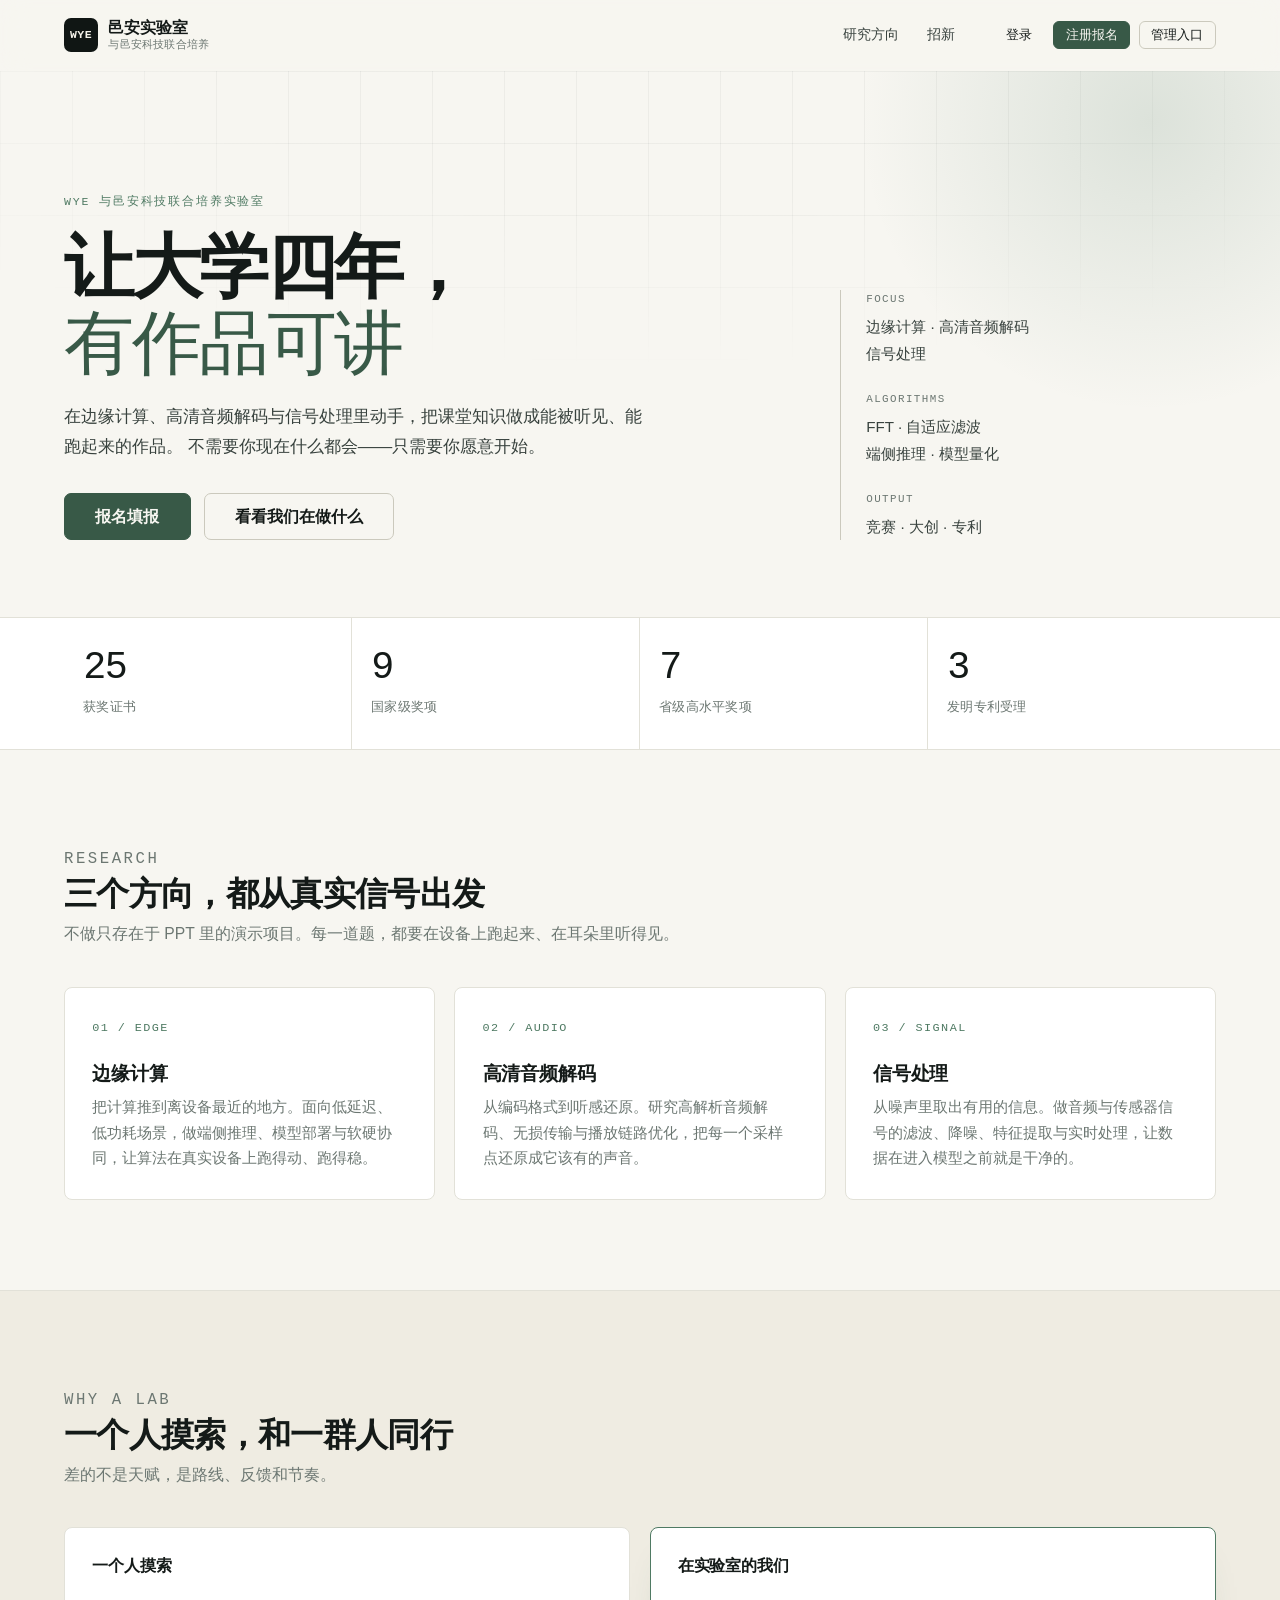
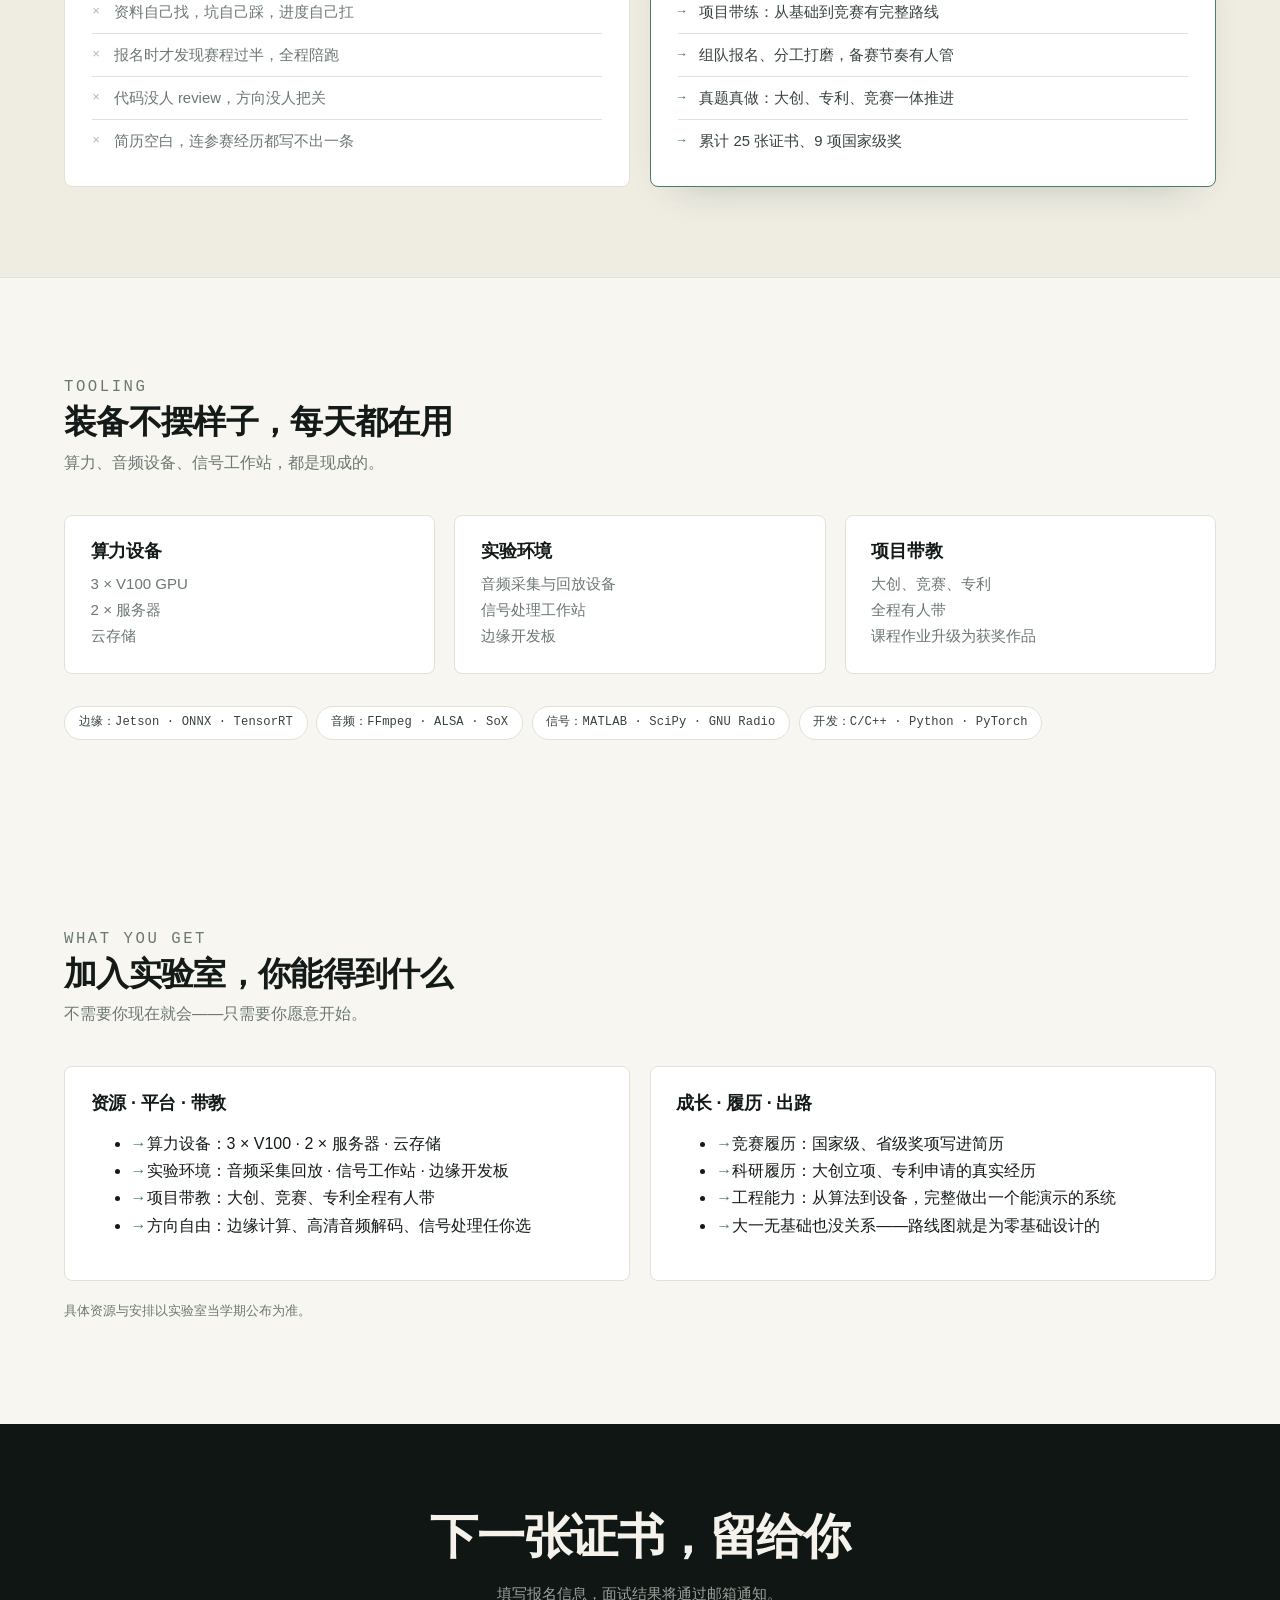
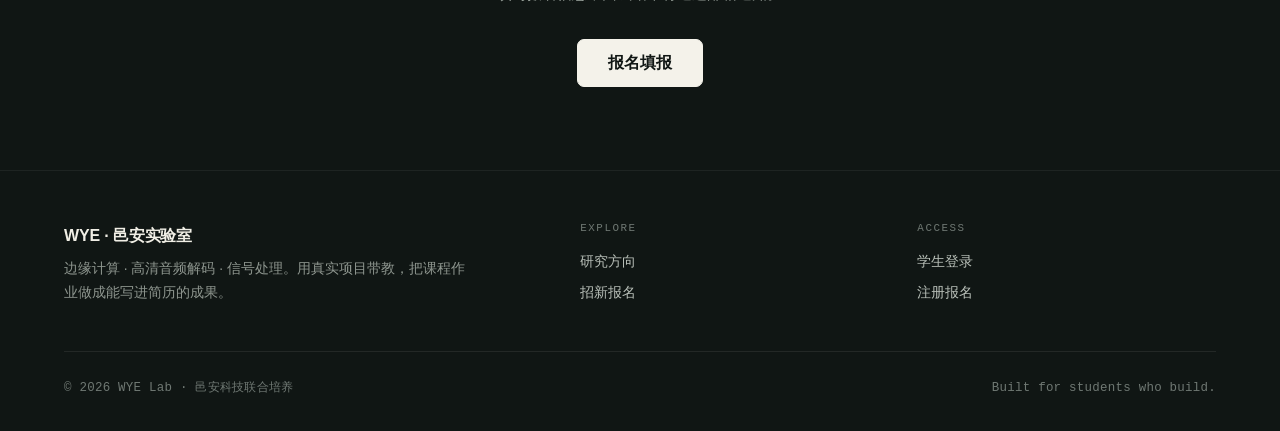
==== index.html @ dcc4f7d0 "Replace mentoring copy with algorithm keywords" ====
<!doctype html>
<html lang="zh-CN">
<head>
<meta charset="utf-8">
<meta name="viewport" content="width=device-width, initial-scale=1">
<meta name="description" content="WYE 与邑安科技联合培养实验室官网：边缘计算 · 高清音频解码 · 信号处理，成果展示与招新报名。">
<meta name="theme-color" content="#f7f6f1">
<title>WYE · 邑安实验室 — 让大学四年，有作品可讲</title>
<link rel="stylesheet" href="/static/css/style.css">
</head>
<body>
<header class="site-header" id="siteHeader">
  <div class="container nav-wrap">
    <a class="brand" href="/">
      <span class="brand-badge">WYE</span>
      <span class="brand-text">邑安实验室<small>与邑安科技联合培养</small></span>
    </a>

    <input type="checkbox" id="navToggle" class="nav-toggle" aria-label="展开导航">
    <label for="navToggle" class="nav-toggle-label" aria-hidden="true"><span></span></label>

    <nav class="nav-links">
      <a href="/#research">研究方向</a>
      <a href="/#join">招新</a>
    </nav>

    <div class="nav-actions">
      
        <a class="btn btn-ghost btn-sm" href="join.html">登录</a>
        <a class="btn btn-primary btn-sm" href="join.html">注册报名</a>
      
      
        <a class="btn btn-sm" href="/admin/login">管理入口</a>
      
    </div>
  </div>
</header>


  


<main>
<!-- 1. Hero -->
<section class="hero">
  <div class="container">
    <div class="hero-grid">
      <div>
        <p class="hero-kicker">WYE 与邑安科技联合培养实验室</p>
        <h1>让大学四年，<br><em>有作品可讲</em></h1>
        <p class="hero-sub">
          在边缘计算、高清音频解码与信号处理里动手，把课堂知识做成能被听见、能跑起来的作品。
          不需要你现在什么都会——只需要你愿意开始。
        </p>
        <div class="hero-actions">
          <a class="btn btn-primary btn-lg" href="join.html">报名填报</a>
          <a class="btn btn-lg" href="#research">看看我们在做什么</a>
        </div>
      </div>
      <aside class="hero-aside">
        <div>
          <span class="k">Focus</span>
          <span class="v">边缘计算 · 高清音频解码<br>信号处理</span>
        </div>
        <div>
          <span class="k">Algorithms</span>
          <span class="v">FFT · 自适应滤波<br>端侧推理 · 模型量化</span>
        </div>
        <div>
          <span class="k">Output</span>
          <span class="v">竞赛 · 大创 · 专利</span>
        </div>
      </aside>
    </div>
  </div>
</section>

<!-- 2. 战绩统计 -->
<section class="stats">
  <div class="container stats-grid">
    <div class="stat"><strong>25</strong><span>获奖证书</span></div>
    <div class="stat"><strong>9</strong><span>国家级奖项</span></div>
    <div class="stat"><strong>7</strong><span>省级高水平奖项</span></div>
    <div class="stat"><strong>3</strong><span>发明专利受理</span></div>
  </div>
</section>

<!-- 3. 研究方向 -->
<section class="section" id="research">
  <div class="container">
    <div class="section-head reveal">
      <div>
        <p class="eyebrow">Research</p>
        <h2>三个方向，都从真实信号出发</h2>
        <p>不做只存在于 PPT 里的演示项目。每一道题，都要在设备上跑起来、在耳朵里听得见。</p>
      </div>
    </div>
    <div class="grid-3">
      <article class="dir-card reveal">
        <span class="num">01 / EDGE</span>
        <h3>边缘计算</h3>
        <p>把计算推到离设备最近的地方。面向低延迟、低功耗场景，做端侧推理、模型部署与软硬协同，让算法在真实设备上跑得动、跑得稳。</p>
      </article>
      <article class="dir-card reveal">
        <span class="num">02 / AUDIO</span>
        <h3>高清音频解码</h3>
        <p>从编码格式到听感还原。研究高解析音频解码、无损传输与播放链路优化，把每一个采样点还原成它该有的声音。</p>
      </article>
      <article class="dir-card reveal">
        <span class="num">03 / SIGNAL</span>
        <h3>信号处理</h3>
        <p>从噪声里取出有用的信息。做音频与传感器信号的滤波、降噪、特征提取与实时处理，让数据在进入模型之前就是干净的。</p>
      </article>
    </div>
  </div>
</section>

<!-- 4. 实验室是什么 -->
<section class="section alt">
  <div class="container">
    <div class="section-head reveal">
      <div>
        <p class="eyebrow">Why a Lab</p>
        <h2>一个人摸索，和一群人同行</h2>
        <p>差的不是天赋，是路线、反馈和节奏。</p>
      </div>
    </div>
    <div class="grid-2">
      <div class="card compare reveal">
        <h3>一个人摸索</h3>
        <ul class="bad-list">
          <li>资料自己找，坑自己踩，进度自己扛</li>
          <li>报名时才发现赛程过半，全程陪跑</li>
          <li>代码没人 review，方向没人把关</li>
          <li>简历空白，连参赛经历都写不出一条</li>
        </ul>
      </div>
      <div class="card compare highlight reveal">
        <h3>在实验室的我们</h3>
        <ul class="good-list">
          <li>项目带练：从基础到竞赛有完整路线</li>
          <li>组队报名、分工打磨，备赛节奏有人管</li>
          <li>真题真做：大创、专利、竞赛一体推进</li>
          <li>累计 25 张证书、9 项国家级奖</li>
        </ul>
      </div>
    </div>
  </div>
</section>

<!-- 5. 算力与设备 -->
<section class="section">
  <div class="container">
    <div class="section-head reveal">
      <div>
        <p class="eyebrow">Tooling</p>
        <h2>装备不摆样子，每天都在用</h2>
        <p>算力、音频设备、信号工作站，都是现成的。</p>
      </div>
    </div>
    <div class="grid-3">
      <div class="card reveal">
        <h3>算力设备</h3>
        <p>3 × V100 GPU<br>2 × 服务器<br>云存储</p>
      </div>
      <div class="card reveal">
        <h3>实验环境</h3>
        <p>音频采集与回放设备<br>信号处理工作站<br>边缘开发板</p>
      </div>
      <div class="card reveal">
        <h3>项目带教</h3>
        <p>大创、竞赛、专利<br>全程有人带<br>课程作业升级为获奖作品</p>
      </div>
    </div>
    <div class="tech-stack reveal">
      <span class="chip">边缘：Jetson · ONNX · TensorRT</span>
      <span class="chip">音频：FFmpeg · ALSA · SoX</span>
      <span class="chip">信号：MATLAB · SciPy · GNU Radio</span>
      <span class="chip">开发：C/C++ · Python · PyTorch</span>
    </div>
  </div>
</section>

<!-- 7. 新人权益 -->
<section class="section">
  <div class="container">
    <div class="section-head reveal">
      <div>
        <p class="eyebrow">What You Get</p>
        <h2>加入实验室，你能得到什么</h2>
        <p>不需要你现在就会——只需要你愿意开始。</p>
      </div>
    </div>
    <div class="grid-2">
      <div class="card reveal">
        <h3>资源 · 平台 · 带教</h3>
        <ul class="good-list">
          <li>算力设备：3 × V100 · 2 × 服务器 · 云存储</li>
          <li>实验环境：音频采集回放 · 信号工作站 · 边缘开发板</li>
          <li>项目带教：大创、竞赛、专利全程有人带</li>
          <li>方向自由：边缘计算、高清音频解码、信号处理任你选</li>
        </ul>
      </div>
      <div class="card reveal">
        <h3>成长 · 履历 · 出路</h3>
        <ul class="good-list">
          <li>竞赛履历：国家级、省级奖项写进简历</li>
          <li>科研履历：大创立项、专利申请的真实经历</li>
          <li>工程能力：从算法到设备，完整做出一个能演示的系统</li>
          <li>大一无基础也没关系——路线图就是为零基础设计的</li>
        </ul>
      </div>
    </div>
    <p class="fine-print muted reveal" style="font-size:.8rem;margin-top:1.2rem;">具体资源与安排以实验室当学期公布为准。</p>
  </div>
</section>

<!-- 8. 报名 CTA -->
<section class="cta-band" id="join">
  <div class="container">
    <h2>下一张证书，留给你</h2>
    <p>
      填写报名信息，面试结果将通过邮箱通知。
    </p>
    <a class="btn btn-primary btn-lg" href="join.html">报名填报</a>
  </div>
</section>

<!-- 证书大图弹窗（仅管理员） -->

</main>

<footer class="site-footer">
  <div class="container">
    <div class="footer-grid">
      <div>
        <p class="footer-brand">WYE · 邑安实验室</p>
        <p class="footer-desc">边缘计算 · 高清音频解码 · 信号处理。用真实项目带教，把课程作业做成能写进简历的成果。</p>
      </div>
      <div class="footer-col">
        <h4>Explore</h4>
        <a href="/#research">研究方向</a>
        <a href="/#join">招新报名</a>
      </div>
      <div class="footer-col">
        <h4>Access</h4>
        
        <a href="join.html">学生登录</a>
        <a href="join.html">注册报名</a>
        
        
      </div>
    </div>
    <div class="footer-bottom">
      <span>© 2026 WYE Lab · 邑安科技联合培养</span>
      <span>Built for students who build.</span>
    </div>
  </div>
</footer>

<script src="/static/js/main.js"></script>

</body>
</html>
---- static/css/style.css ----
/* ==========================================================================
   WYE · 邑安实验室 官网样式
   设计基底：abrol lab template (MIT) 的配色体系
   版式参考：MIT Media Lab / Linear 的编辑式排版与克制留白
   ========================================================================== */

:root {
  /* 色彩 */
  --bg: #f7f6f1;
  --surface: #ffffff;
  --wash: #efece2;
  --dark: #101614;

  --ink: #141a18;
  --ink-2: #38423e;
  --muted: #6c7772;
  --line: #e2e1d8;
  --line-strong: #cbc9bd;

  --accent: #4f7a63;
  --accent-dark: #385947;
  --accent-wash: #e8eee9;
  --sand: #c2a68c;

  --danger: #b4472f;

  /* 兼容旧变量（后台模板仍在使用） */
  --primary: var(--accent);
  --primary-dark: var(--accent-dark);
  --card: var(--surface);
  --border: var(--line);
  --radius: 8px;
  --shadow: 0 1px 2px rgba(20, 26, 24, .04);

  /* 字体 */
  --sans: "Inter", -apple-system, BlinkMacSystemFont, "Segoe UI",
          "PingFang SC", "HarmonyOS Sans SC", "Microsoft YaHei", sans-serif;
  --serif: "Iowan Old Style", "Palatino Linotype", "Songti SC",
           "Noto Serif SC", Georgia, serif;
  --mono: "SF Mono", "JetBrains Mono", "Cascadia Mono", Consolas, monospace;
}

* { box-sizing: border-box; }
html { -webkit-text-size-adjust: 100%; scroll-behavior: smooth; }

body {
  margin: 0;
  font-family: var(--sans);
  font-size: 16px;
  color: var(--ink);
  background: var(--bg);
  line-height: 1.7;
  -webkit-font-smoothing: antialiased;
  text-rendering: optimizeLegibility;
}

img { max-width: 100%; display: block; }
a { color: var(--accent-dark); text-decoration: none; transition: color .2s; }
a:hover { color: var(--accent); }

h1, h2, h3, h4 {
  margin: 0 0 .5em;
  line-height: 1.24;
  font-weight: 650;
  letter-spacing: -.02em;
  color: var(--ink);
}
h1 { font-size: clamp(2.3rem, 5.2vw, 3.9rem); }
h2 { font-size: clamp(1.55rem, 2.6vw, 2.1rem); }
h3 { font-size: 1.12rem; letter-spacing: -.01em; }
p { margin: 0 0 1em; }

.container { width: min(1180px, 90%); margin: 0 auto; }
.container.narrow { width: min(760px, 90%); }
.container.narrow-narrow { width: min(420px, 92%); }
.container.wide { width: min(1400px, 94%); }
.center { text-align: center; }
.muted { color: var(--muted); }
.small { font-size: .84rem; }
.empty { text-align: center; color: var(--muted); padding: 3rem 0; }
.inline { display: inline; }

/* 小标签：等宽大写，字距拉开 */
.eyebrow,
.hero-kicker {
  display: inline-block;
  font-family: var(--mono);
  font-size: .72rem;
  letter-spacing: .16em;
  text-transform: uppercase;
  color: var(--accent);
  margin: 0 0 1.1rem;
}

/* 章节标题 */
.section-head {
  display: flex;
  align-items: flex-end;
  justify-content: space-between;
  gap: 1.5rem;
  margin-bottom: 2.4rem;
  flex-wrap: wrap;
}
.section-head h2 { margin: 0; }
.section-head p { margin: .45rem 0 0; color: var(--muted); font-size: .98rem; }
.section-head .more { font-size: .88rem; white-space: nowrap; }

/* ==========================================================================
   顶部导航
   ========================================================================== */
.site-header {
  position: sticky;
  top: 0;
  z-index: 60;
  background: rgba(247, 246, 241, .82);
  backdrop-filter: saturate(160%) blur(14px);
  -webkit-backdrop-filter: saturate(160%) blur(14px);
  border-bottom: 1px solid transparent;
  transition: border-color .25s, background .25s;
}
.site-header.is-scrolled {
  border-bottom-color: var(--line);
  background: rgba(247, 246, 241, .94);
}
.nav-wrap {
  display: flex;
  align-items: center;
  justify-content: space-between;
  gap: 1.2rem;
  min-height: 70px;
}
.brand { display: flex; align-items: center; gap: .65rem; color: var(--ink); }
.brand:hover { color: var(--ink); }
.brand-badge {
  display: grid;
  place-items: center;
  width: 34px; height: 34px;
  border-radius: 7px;
  background: var(--dark);
  color: #f4f2ea;
  font-family: var(--mono);
  font-size: .72rem;
  font-weight: 600;
  letter-spacing: .04em;
}
.brand-text {
  display: flex;
  flex-direction: column;
  line-height: 1.18;
  font-weight: 650;
  font-size: .98rem;
  letter-spacing: -.01em;
}
.brand-text small {
  font-weight: 400;
  font-size: .68rem;
  color: var(--muted);
  letter-spacing: .02em;
}

.nav-links {
  display: flex;
  align-items: center;
  gap: 1.7rem;
  margin-left: auto;
  margin-right: 1.2rem;
}
.nav-links a {
  font-size: .86rem;
  color: var(--ink-2);
  letter-spacing: .01em;
  position: relative;
  padding: .2rem 0;
}
.nav-links a::after {
  content: "";
  position: absolute;
  left: 0; bottom: -2px;
  width: 0; height: 1px;
  background: var(--accent);
  transition: width .25s ease;
}
.nav-links a:hover::after { width: 100%; }

.nav-actions { display: flex; align-items: center; gap: .55rem; }

/* 移动端菜单（纯 CSS，无脚本依赖） */
.nav-toggle { display: none; }
.nav-toggle-label {
  display: none;
  width: 38px; height: 38px;
  border: 1px solid var(--line-strong);
  border-radius: 7px;
  cursor: pointer;
  position: relative;
  background: var(--surface);
}
.nav-toggle-label span,
.nav-toggle-label span::before,
.nav-toggle-label span::after {
  position: absolute;
  left: 50%; top: 50%;
  width: 16px; height: 1.5px;
  background: var(--ink);
  transform: translate(-50%, -50%);
  content: "";
  transition: .2s;
}
.nav-toggle-label span::before { transform: translate(-50%, -5px); }
.nav-toggle-label span::after { transform: translate(-50%, 4px); }

/* ==========================================================================
   按钮
   ========================================================================== */
.btn {
  display: inline-flex;
  align-items: center;
  justify-content: center;
  gap: .4rem;
  border: 1px solid var(--line-strong);
  background: transparent;
  color: var(--ink);
  border-radius: 7px;
  padding: .58rem 1.15rem;
  font-size: .9rem;
  font-family: inherit;
  line-height: 1.2;
  cursor: pointer;
  transition: background .2s, border-color .2s, color .2s, transform .2s;
}
.btn:hover {
  border-color: var(--ink-2);
  background: rgba(255, 255, 255, .6);
  color: var(--ink);
}
.btn-primary {
  background: var(--accent-dark);
  border-color: var(--accent-dark);
  color: #f7f6f1;
}
.btn-primary:hover {
  background: #2c4638;
  border-color: #2c4638;
  color: #fff;
  transform: translateY(-1px);
}
.btn-ghost { border-color: transparent; background: transparent; }
.btn-danger { color: var(--danger); border-color: #e6c9c1; }
.btn-danger:hover { background: #fbf1ee; border-color: #d9b3a9; color: var(--danger); }
.btn-block { width: 100%; }
.btn-sm { padding: .34rem .72rem; font-size: .8rem; border-radius: 6px; }
.btn-lg { padding: .82rem 1.9rem; font-size: 1rem; font-weight: 600; }

/* ==========================================================================
   Hero
   ========================================================================== */
.hero {
  position: relative;
  padding: clamp(4.2rem, 9vw, 7.5rem) 0 clamp(3.2rem, 6vw, 5rem);
  overflow: hidden;
  border-bottom: 1px solid var(--line);
}
.hero::before {
  content: "";
  position: absolute;
  inset: 0;
  background-image:
    linear-gradient(to right, rgba(20, 26, 24, .045) 1px, transparent 1px),
    linear-gradient(to bottom, rgba(20, 26, 24, .045) 1px, transparent 1px);
  background-size: 72px 72px;
  mask-image: radial-gradient(ellipse 90% 70% at 50% 0%, #000 35%, transparent 78%);
  -webkit-mask-image: radial-gradient(ellipse 90% 70% at 50% 0%, #000 35%, transparent 78%);
  pointer-events: none;
}
.hero::after {
  content: "";
  position: absolute;
  width: 620px; height: 620px;
  right: -180px; top: -260px;
  background: radial-gradient(circle, rgba(79, 122, 99, .16), transparent 66%);
  pointer-events: none;
}
.hero .container { position: relative; z-index: 1; }
.hero-grid {
  display: grid;
  grid-template-columns: minmax(0, 1.45fr) minmax(0, .75fr);
  gap: 3rem;
  align-items: end;
}
.hero h1 {
  margin: 0 0 1.2rem;
  font-size: clamp(2.5rem, 5.6vw, 4.4rem);
  letter-spacing: -.035em;
  line-height: 1.08;
}
.hero h1 em {
  font-family: var(--serif);
  font-style: normal;
  font-weight: 400;
  color: var(--accent-dark);
}
.hero-sub {
  max-width: 34em;
  color: var(--ink-2);
  font-size: clamp(1rem, 1.35vw, 1.12rem);
  line-height: 1.75;
  margin: 0 0 2rem;
}
.hero-actions { display: flex; gap: .8rem; flex-wrap: wrap; align-items: center; }
.hero-aside {
  border-left: 1px solid var(--line-strong);
  padding-left: 1.6rem;
  display: flex;
  flex-direction: column;
  gap: 1.4rem;
}
.hero-aside .k {
  display: block;
  font-family: var(--mono);
  font-size: .68rem;
  letter-spacing: .13em;
  text-transform: uppercase;
  color: var(--muted);
  margin-bottom: .3rem;
}
.hero-aside .v { font-size: .95rem; color: var(--ink-2); line-height: 1.55; }
.hero-aside strong { color: var(--ink); font-weight: 650; }

/* ==========================================================================
   统计条
   ========================================================================== */
.stats { background: var(--surface); border-bottom: 1px solid var(--line); }
.stats-grid { display: grid; grid-template-columns: repeat(4, 1fr); }
.stat {
  padding: 1.9rem 1.2rem;
  border-right: 1px solid var(--line);
}
.stat:last-child { border-right: none; }
.stat strong {
  display: block;
  font-family: var(--mono);
  font-size: clamp(1.9rem, 3vw, 2.5rem);
  font-weight: 500;
  letter-spacing: -.04em;
  color: var(--ink);
  line-height: 1;
}
.stat span {
  display: block;
  margin-top: .55rem;
  font-size: .82rem;
  color: var(--muted);
  letter-spacing: .02em;
}

/* ==========================================================================
   区块与卡片
   ========================================================================== */
.section { padding: clamp(3.6rem, 7vw, 6.2rem) 0; }
.section.alt { background: var(--wash); border-top: 1px solid var(--line); border-bottom: 1px solid var(--line); }
.section.dark { background: var(--dark); color: #e9e6dc; }
.section.dark h2, .section.dark h3 { color: #f4f2ea; }
.section.dark p { color: #a9b0a9; }

.grid-2 { display: grid; grid-template-columns: repeat(2, minmax(0, 1fr)); gap: 1.2rem; }
.grid-3 { display: grid; grid-template-columns: repeat(3, minmax(0, 1fr)); gap: 1.2rem; }

.card {
  background: var(--surface);
  border: 1px solid var(--line);
  border-radius: var(--radius);
  padding: 1.55rem 1.6rem;
  transition: border-color .22s, transform .22s, box-shadow .22s;
}
.card:hover {
  border-color: var(--line-strong);
  box-shadow: 0 10px 30px -18px rgba(20, 26, 24, .28);
}
.card h3 { margin-bottom: .55rem; }
.card p { margin: 0; color: var(--muted); font-size: .94rem; line-height: 1.7; }

/* 编号卡片（研究方向） */
.dir-card {
  position: relative;
  background: var(--surface);
  border: 1px solid var(--line);
  border-radius: var(--radius);
  padding: 1.9rem 1.7rem 1.7rem;
  overflow: hidden;
  transition: transform .25s, border-color .25s;
}
.dir-card::before {
  content: "";
  position: absolute;
  left: 0; top: 0;
  width: 100%; height: 2px;
  background: var(--accent);
  transform: scaleX(0);
  transform-origin: left;
  transition: transform .35s ease;
}
.dir-card:hover { transform: translateY(-3px); border-color: var(--line-strong); }
.dir-card:hover::before { transform: scaleX(1); }
.dir-card .num {
  display: block;
  font-family: var(--mono);
  font-size: .74rem;
  color: var(--accent);
  letter-spacing: .12em;
  margin-bottom: 1.5rem;
}
.dir-card h3 { font-size: 1.18rem; margin-bottom: .6rem; }
.dir-card p { margin: 0; color: var(--muted); font-size: .93rem; line-height: 1.72; }

/* 对比列表 */
.compare { padding: 1.7rem 1.7rem 1.5rem; }
.compare h3 { font-size: 1rem; margin-bottom: 1rem; }
.compare ul { margin: 0; padding: 0; list-style: none; }
.compare ul li {
  position: relative;
  padding: .52rem 0 .52rem 1.35rem;
  color: var(--muted);
  font-size: .93rem;
  border-bottom: 1px solid var(--line);
}
.compare ul li:last-child { border-bottom: none; }
.compare ul li::before {
  position: absolute;
  left: 0; top: .62rem;
  font-family: var(--mono);
  font-size: .8rem;
}
.bad-list li::before { content: "×"; color: #b9b4a5; }
.good-list li::before { content: "→"; color: var(--accent); }
.compare.highlight {
  background: var(--surface);
  border-color: var(--accent);
  box-shadow: 0 18px 40px -28px rgba(56, 89, 71, .45);
}
.compare.highlight ul li { color: var(--ink-2); }

/* 技术栈 chips */
.tech-stack { display: flex; flex-wrap: wrap; gap: .55rem; margin-top: 2rem; }
.chip {
  font-family: var(--mono);
  font-size: .76rem;
  letter-spacing: .01em;
  color: var(--ink-2);
  background: var(--surface);
  border: 1px solid var(--line);
  border-radius: 999px;
  padding: .34rem .85rem;
}

/* ==========================================================================
   荣誉滚动墙
   ========================================================================== */
.admin-note {
  font-size: .86rem;
  color: var(--accent-dark);
  margin: -.8rem 0 1.4rem;
}
.marquee {
  overflow: hidden;
  padding: .4rem 0;
  mask-image: linear-gradient(to right, transparent, #000 4%, #000 96%, transparent);
  -webkit-mask-image: linear-gradient(to right, transparent, #000 4%, #000 96%, transparent);
}
.marquee-track {
  display: flex;
  gap: 1rem;
  width: max-content;
  animation: marquee-scroll 60s linear infinite;
}
.marquee.reverse .marquee-track { animation-direction: reverse; }
.marquee:hover .marquee-track { animation-play-state: paused; }
@keyframes marquee-scroll {
  from { transform: translateX(0); }
  to { transform: translateX(-50%); }
}
.h-card {
  width: 208px;
  flex-shrink: 0;
  background: var(--surface);
  border: 1px solid var(--line);
  border-radius: 7px;
  overflow: hidden;
  transition: border-color .2s, transform .2s;
}
.h-card:hover { border-color: var(--line-strong); transform: translateY(-2px); }
.h-card.clickable { cursor: zoom-in; }
.h-card.clickable:hover { border-color: var(--accent); }
.h-thumb { aspect-ratio: 4 / 3; background: var(--wash); overflow: hidden; }
.h-thumb img { width: 100%; height: 100%; object-fit: cover; }
.h-thumb-blank {
  width: 100%; height: 100%;
  display: flex; align-items: center; justify-content: center;
  background: linear-gradient(135deg, #f2efe6 0%, #e6e2d5 100%);
  color: #a7a294;
  font-family: var(--mono);
  font-size: .68rem;
  letter-spacing: .22em;
}
.h-info { padding: .7rem .75rem .8rem; display: flex; flex-direction: column; gap: .3rem; }
.h-comp {
  margin: 0;
  font-size: .8rem;
  color: var(--ink-2);
  white-space: nowrap;
  overflow: hidden;
  text-overflow: ellipsis;
}
.h-date { margin: 0; font-size: .72rem; color: var(--muted); font-family: var(--mono); }

/* 徽章 */
.badge {
  display: inline-block;
  width: fit-content;
  font-size: .7rem;
  font-weight: 600;
  letter-spacing: .02em;
  border-radius: 999px;
  padding: .16rem .6rem;
}
.lv-国家级 { background: #f6e3dc; color: #9c3f28; }
.lv-省级 { background: var(--accent-wash); color: var(--accent-dark); }
.lv-校级 { background: #eceade; color: #6b6555; }
.lv-专利 { background: #e8e3ef; color: #5c4a78; }
.st-进行中 { background: var(--accent-wash); color: var(--accent-dark); }
.st-已立项 { background: #e3eee6; color: #2f6247; }
.st-已结题 { background: #eceade; color: #6b6555; }
.st-reg-待处理 { background: #f7efd8; color: #8a6a1f; }
.st-reg-已通过 { background: #e3eee6; color: #2f6247; }
.st-reg-未通过 { background: #f6e3dc; color: #9c3f28; }
.st-reg-已发二面通知 { background: var(--accent-wash); color: var(--accent-dark); }

/* ==========================================================================
   Lightbox
   ========================================================================== */
.lightbox {
  position: fixed; inset: 0; z-index: 120;
  background: rgba(16, 22, 20, .86);
  display: flex; align-items: center; justify-content: center;
  padding: 1.2rem;
  backdrop-filter: blur(6px);
}
.lightbox[hidden] { display: none; }
.lightbox-body {
  position: relative;
  background: var(--surface);
  border-radius: 10px;
  max-width: min(920px, 96vw);
  max-height: 94vh;
  overflow: auto;
  padding: 1rem;
}
.lightbox-close {
  position: absolute; top: .4rem; right: .6rem;
  font-size: 1.7rem; line-height: 1;
  background: none; border: none; cursor: pointer; color: var(--muted);
}
.lightbox-close:hover { color: var(--ink); }
.lightbox-img img {
  max-height: 62vh; width: auto; max-width: 100%;
  margin: 0 auto; border: 1px solid var(--line); border-radius: 4px;
}
.lightbox-info { padding: .9rem .4rem .2rem; }
.lightbox-info h3 { margin: 0 0 .35rem; font-size: 1.05rem; }
.lightbox-info p { margin: .16rem 0; font-size: .9rem; }

/* ==========================================================================
   CTA 深色区
   ========================================================================== */
.cta-band {
  background: var(--dark);
  color: #e9e6dc;
  padding: clamp(3.4rem, 6.5vw, 5.6rem) 0;
  text-align: center;
}
.cta-band h2 {
  color: #f4f2ea;
  font-size: clamp(1.9rem, 4vw, 3rem);
  letter-spacing: -.03em;
  margin-bottom: .9rem;
}
.cta-band p { color: #9aa39c; max-width: 40em; margin: 0 auto 2rem; font-size: .96rem; }
.cta-band .btn-primary { background: #f4f2ea; border-color: #f4f2ea; color: var(--dark); }
.cta-band .btn-primary:hover { background: #fff; border-color: #fff; color: var(--dark); }

/* ==========================================================================
   页脚
   ========================================================================== */
.site-footer {
  background: var(--dark);
  color: #8e968f;
  padding: 3.2rem 0 2rem;
  border-top: 1px solid rgba(255, 255, 255, .06);
}
.footer-grid {
  display: grid;
  grid-template-columns: 1.6fr 1fr 1fr;
  gap: 2.4rem;
  padding-bottom: 2.4rem;
  border-bottom: 1px solid rgba(255, 255, 255, .08);
}
.footer-brand { color: #f0eee5; font-weight: 650; font-size: 1rem; margin: 0 0 .5rem; letter-spacing: -.01em; }
.footer-desc { font-size: .86rem; line-height: 1.75; margin: 0; max-width: 30em; }
.footer-col h4 {
  font-family: var(--mono);
  font-size: .68rem;
  letter-spacing: .14em;
  text-transform: uppercase;
  color: #6f7873;
  margin: 0 0 .9rem;
  font-weight: 500;
}
.footer-col a, .footer-col span { display: block; font-size: .87rem; color: #b9c0b9; margin-bottom: .5rem; }
.footer-col a:hover { color: #f0eee5; }
.footer-bottom {
  display: flex; justify-content: space-between; gap: 1rem;
  padding-top: 1.6rem; font-size: .78rem; color: #6f7873;
  flex-wrap: wrap;
  font-family: var(--mono);
  letter-spacing: .02em;
}

/* ==========================================================================
   页头（内页）
   ========================================================================== */
.page-head {
  padding: clamp(2.8rem, 6vw, 4.6rem) 0 clamp(2rem, 3.5vw, 2.8rem);
  border-bottom: 1px solid var(--line);
  background: var(--surface);
}
.page-head h1 { margin: 0 0 .5rem; font-size: clamp(2rem, 4.2vw, 3rem); }
.page-head p { margin: 0; color: var(--muted); }
.deadline-tip { margin-top: .9rem !important; font-size: .9rem; }
.deadline-tip strong { color: var(--accent-dark); font-family: var(--mono); font-weight: 500; }

/* ==========================================================================
   表单
   ========================================================================== */
.form-row { margin-bottom: 1.15rem; }
.form-row label {
  display: block;
  font-size: .86rem;
  font-weight: 600;
  color: var(--ink-2);
  margin-bottom: .42rem;
  letter-spacing: .01em;
}
.form-row label em { color: var(--danger); font-style: normal; }
.form-row input[type="text"], .form-row input[type="tel"], .form-row input[type="email"],
.form-row input[type="password"], .form-row input[type="search"], .form-row input[type="date"],
.form-row input[type="file"], .form-row select, .form-row textarea {
  width: 100%;
  padding: .62rem .8rem;
  border: 1px solid var(--line-strong);
  border-radius: 7px;
  font-size: .94rem;
  font-family: inherit;
  background: var(--surface);
  color: var(--ink);
  transition: border-color .18s, box-shadow .18s;
}
.form-row input:focus, .form-row select:focus, .form-row textarea:focus {
  outline: none;
  border-color: var(--accent);
  box-shadow: 0 0 0 3px rgba(79, 122, 99, .13);
}
.form-row textarea { resize: vertical; min-height: 120px; }
.two-col { display: grid; grid-template-columns: 1fr 1fr; gap: 1.1rem; }
.code-row { display: flex; gap: .6rem; }
.code-row input { flex: 1; min-width: 0; }
.code-row .btn { flex-shrink: 0; white-space: nowrap; }
.hint { font-size: .78rem; margin: .4rem 0 0; color: var(--muted); line-height: 1.6; }
.check-row label { display: flex; align-items: center; gap: .5rem; font-weight: 400; }
.check-row input { width: auto; }
.form-panel {
  background: var(--surface);
  border: 1px solid var(--line);
  border-radius: 10px;
  padding: 2rem 1.8rem 1.8rem;
}
.panel-title { font-size: 1.2rem; text-align: center; }
.form-preview { max-width: 260px; border: 1px solid var(--line); border-radius: 7px; margin-top: .5rem; }
.form-actions { display: flex; gap: .7rem; margin-top: 1.4rem; }
.form-actions.center { justify-content: center; }

/* 表单分组（招新页） */
.form-section {
  border: none;
  border-top: 1px solid var(--line);
  margin: 0 0 .4rem;
  padding: 1.9rem 0 .6rem;
}
.form-section:first-of-type { border-top: none; padding-top: .4rem; }
.form-section > legend {
  display: flex;
  align-items: baseline;
  gap: .7rem;
  font-size: 1rem;
  font-weight: 650;
  color: var(--ink);
  margin-bottom: 1.2rem;
  padding: 0;
  letter-spacing: -.01em;
}
.form-section > legend .idx {
  font-family: var(--mono);
  font-size: .72rem;
  color: var(--accent);
  letter-spacing: .1em;
}
.form-section > legend em { color: var(--danger); font-style: normal; font-size: .8rem; font-weight: 500; }

/* 上传位 */
.upload-slot {
  border: 1px dashed var(--line-strong);
  border-radius: 8px;
  padding: 1rem 1.1rem .9rem;
  background: rgba(255, 255, 255, .5);
  transition: border-color .2s, background .2s;
}
.upload-slot:hover { border-color: var(--accent); background: var(--surface); }
.upload-slot label { margin-bottom: .45rem; }
.upload-slot input[type="file"] {
  border: none;
  padding: .2rem 0;
  background: transparent;
  font-size: .84rem;
}
.upload-slot input[type="file"]::file-selector-button {
  font-family: inherit;
  font-size: .8rem;
  border: 1px solid var(--line-strong);
  background: var(--surface);
  color: var(--ink-2);
  border-radius: 5px;
  padding: .3rem .7rem;
  margin-right: .6rem;
  cursor: pointer;
  transition: .2s;
}
.upload-slot input[type="file"]::file-selector-button:hover { border-color: var(--accent); color: var(--accent-dark); }
.shots-fieldset { border: none; margin: 0; padding: 0; }
.shots-fieldset > legend { padding: 0; }

/* 问卷选项（招新页方向分流） */
.choice-group { display: flex; flex-direction: column; gap: .55rem; }
.choice {
  display: flex;
  align-items: flex-start;
  gap: .65rem;
  margin: 0;
  padding: .8rem .95rem;
  border: 1px solid var(--line-strong);
  border-radius: 8px;
  background: var(--surface);
  cursor: pointer;
  font-weight: 400;
  transition: border-color .18s, background .18s, box-shadow .18s;
}
.choice:hover { border-color: var(--accent); }
.choice:has(input:checked) {
  border-color: var(--accent);
  background: var(--accent-wash);
  box-shadow: 0 0 0 3px rgba(79, 122, 99, .08);
}
.choice input[type="radio"] {
  width: 15px; height: 15px;
  margin: .28rem 0 0;
  accent-color: var(--accent);
  flex-shrink: 0;
}
.choice span {
  display: flex;
  flex-direction: column;
  gap: .18rem;
  font-size: .92rem;
  color: var(--ink);
  line-height: 1.5;
}
.choice span small { font-size: .78rem; color: var(--muted); font-weight: 400; }

/* 招新页两栏 */
.join-layout {
  display: grid;
  grid-template-columns: 320px minmax(0, 1fr);
  gap: clamp(2rem, 5vw, 4.5rem);
  align-items: start;
}
.join-aside { position: sticky; top: 96px; }
.join-aside h2 { font-size: 1.15rem; margin-bottom: 1.2rem; }
.join-steps { list-style: none; margin: 0 0 2rem; padding: 0; }
.join-steps li {
  display: grid;
  grid-template-columns: 28px 1fr;
  gap: .8rem;
  padding: .85rem 0;
  border-bottom: 1px solid var(--line);
  font-size: .89rem;
  color: var(--ink-2);
  line-height: 1.65;
}
.join-steps li:last-child { border-bottom: none; }
.join-steps .n {
  font-family: var(--mono);
  font-size: .74rem;
  color: var(--accent);
  padding-top: .12rem;
}
.join-note {
  background: var(--wash);
  border-left: 2px solid var(--accent);
  padding: .9rem 1rem;
  font-size: .82rem;
  color: var(--ink-2);
  line-height: 1.7;
  border-radius: 0 6px 6px 0;
}

/* ==========================================================================
   提示 / flash
   ========================================================================== */
.flash-area { margin-top: 1rem; }
.flash {
  background: var(--accent-wash);
  border: 1px solid #cddbd1;
  color: var(--accent-dark);
  border-radius: 7px;
  padding: .65rem .95rem;
  margin-bottom: .5rem;
  font-size: .9rem;
}

/* ==========================================================================
   报名页状态卡
   ========================================================================== */
.closed-note, .success-card { text-align: center; padding: 2.6rem 1.6rem; }
.success-card h3 { font-size: 1.4rem; color: var(--accent-dark); }
.success-card .form-actions { justify-content: center; margin-top: 1.5rem; }
.edit-note {
  background: var(--accent-wash);
  border-color: #cddbd1;
  color: var(--accent-dark);
  margin-bottom: 1.2rem;
  font-size: .9rem;
}
.ok-note { color: var(--accent-dark); }
.ai-note { color: #9a6a1f; font-weight: 600; }

/* 上传进度条 */
.upload-progress { margin-top: .9rem; }
.upload-bar { height: 6px; background: var(--line); border-radius: 999px; overflow: hidden; }
.upload-bar-fill {
  height: 100%; width: 0;
  background: var(--accent);
  border-radius: 999px;
  transition: width .2s;
}
.upload-progress .hint { margin-top: .45rem; }

/* ==========================================================================
   后台（保持可用，随新配色协调）
   ========================================================================== */
.admin-wrap {
  display: flex;
  min-height: calc(100vh - 200px);
  width: min(1240px, 94%);
  margin: 0 auto;
  gap: 1.5rem;
  padding: 1.8rem 0 3rem;
}
.admin-side { width: 208px; flex-shrink: 0; }
.admin-user {
  background: var(--dark);
  color: #f0eee5;
  border-radius: var(--radius);
  padding: .85rem 1rem;
  font-size: .9rem;
  margin-bottom: .8rem;
}
.admin-nav {
  display: flex;
  flex-direction: column;
  gap: .15rem;
  background: var(--surface);
  border: 1px solid var(--line);
  border-radius: var(--radius);
  padding: .45rem;
}
.admin-nav a {
  padding: .5rem .75rem;
  border-radius: 6px;
  color: var(--ink-2);
  font-size: .9rem;
}
.admin-nav a:hover { background: var(--wash); color: var(--ink); }
.admin-nav a.active { background: var(--accent-wash); color: var(--accent-dark); font-weight: 600; }
.admin-main { flex: 1; min-width: 0; }
.admin-title { font-size: 1.35rem; margin-bottom: 1.2rem; }
.admin-head {
  display: flex; justify-content: space-between; align-items: center;
  gap: 1rem; margin-bottom: 1.2rem; flex-wrap: wrap;
}
.admin-head .admin-title { margin-bottom: 0; }
.stat-cards { display: grid; grid-template-columns: repeat(3, 1fr); gap: 1rem; margin-bottom: 1.5rem; }
.stat-card {
  background: var(--surface);
  border: 1px solid var(--line);
  border-radius: var(--radius);
  padding: 1.15rem 1.2rem;
  color: var(--ink);
}
.stat-card strong {
  display: block;
  font-family: var(--mono);
  font-size: 1.6rem;
  font-weight: 500;
  color: var(--ink);
}
.stat-card span { color: var(--muted); font-size: .84rem; }
.quick-actions { display: flex; gap: .6rem; flex-wrap: wrap; }
.search-bar { display: flex; gap: .6rem; margin-bottom: 1rem; }
.search-bar input {
  flex: 1;
  padding: .55rem .75rem;
  border: 1px solid var(--line-strong);
  border-radius: 7px;
  font-size: .9rem;
  font-family: inherit;
}

.table {
  width: 100%;
  border-collapse: collapse;
  background: var(--surface);
  border: 1px solid var(--line);
  border-radius: var(--radius);
  overflow: hidden;
  font-size: .88rem;
}
.table thead { background: var(--wash); }
.table th, .table td {
  text-align: left;
  padding: .7rem .8rem;
  border-bottom: 1px solid var(--line);
  vertical-align: top;
}
.table th { font-size: .78rem; color: var(--muted); font-weight: 600; white-space: nowrap; }
.table tbody tr:last-child td { border-bottom: none; }
.table-thumb { width: 64px; height: 48px; object-fit: cover; border-radius: 5px; border: 1px solid var(--line); }
.ops { white-space: nowrap; }
.ops .inline { margin-left: .25rem; }
.intro-cell { max-width: 260px; white-space: pre-wrap; }
.table select { padding: .3rem .5rem; border: 1px solid var(--line-strong); border-radius: 5px; font-size: .84rem; }
.pager { display: flex; align-items: center; gap: .8rem; margin: 1rem 0; font-size: .88rem; }

.deadline-bar {
  display: flex; align-items: center; gap: .7rem; flex-wrap: wrap;
  background: var(--surface);
  border: 1px solid var(--line);
  border-radius: var(--radius);
  padding: .85rem 1rem;
  margin-bottom: 1rem;
  font-size: .9rem;
}
.deadline-label { color: var(--muted); }
.deadline-bar input[type="datetime-local"] {
  padding: .35rem .55rem;
  border: 1px solid var(--line-strong);
  border-radius: 6px;
  font-size: .86rem;
  font-family: inherit;
}
.mail-panel {
  background: var(--surface);
  border: 1px solid var(--line);
  border-radius: var(--radius);
  padding: 1rem 1.1rem;
  margin-bottom: 1.1rem;
}
.mail-panel h2 { font-size: 1rem; margin-bottom: .5rem; }
.bulk-bar { display: flex; gap: .6rem; flex-wrap: wrap; margin-bottom: .8rem; }
.shots-cell { white-space: nowrap; }
.shots-cell a { margin-right: .3rem; }
.shots-cell img {
  width: 52px; height: 40px; object-fit: cover;
  border: 1px solid var(--line); border-radius: 4px; display: inline-block;
}

/* ==========================================================================
   入场动效
   ========================================================================== */
.reveal {
  opacity: 0;
  transform: translateY(14px);
  transition: opacity .7s cubic-bezier(.2, .7, .2, 1), transform .7s cubic-bezier(.2, .7, .2, 1);
}
.reveal.is-visible { opacity: 1; transform: none; }

@media (prefers-reduced-motion: reduce) {
  html { scroll-behavior: auto; }
  .reveal { opacity: 1; transform: none; transition: none; }
  .marquee-track { animation: none; }
  * { transition-duration: .01ms !important; }
}

/* ==========================================================================
   响应式
   ========================================================================== */
.mobile-only { display: none; }

@media (max-width: 1000px) {
  .hero-grid { grid-template-columns: 1fr; gap: 2.2rem; }
  .hero-aside { border-left: none; border-top: 1px solid var(--line); padding-left: 0; padding-top: 1.4rem; flex-direction: row; gap: 2rem; flex-wrap: wrap; }
  .join-layout { grid-template-columns: 1fr; gap: 2rem; }
  .join-aside { position: static; }
  .join-steps { margin-bottom: 1.2rem; }
  .footer-grid { grid-template-columns: 1fr 1fr; }
}

@media (max-width: 860px) {
  .nav-links { display: none; }
  .nav-toggle-label { display: block; }
  .nav-toggle:checked ~ .nav-links {
    display: flex;
    position: absolute;
    left: 0; right: 0; top: 70px;
    flex-direction: column;
    align-items: flex-start;
    gap: 0;
    background: var(--surface);
    border-bottom: 1px solid var(--line);
    padding: .6rem 5%;
  }
  .nav-toggle:checked ~ .nav-links a { padding: .75rem 0; width: 100%; border-bottom: 1px solid var(--line); }
  .nav-toggle:checked ~ .nav-links a:last-child { border-bottom: none; }
  .nav-actions .btn-sm { padding: .38rem .65rem; }

  .grid-3, .grid-2 { grid-template-columns: 1fr; }
  .stats-grid { grid-template-columns: repeat(2, 1fr); }
  .stat { border-right: none; border-bottom: 1px solid var(--line); }
  .stat:nth-child(2n) { border-right: none; }
  .stat:nth-last-child(-n+2) { border-bottom: none; }
  .stat-cards { grid-template-columns: 1fr; }
  .admin-wrap { flex-direction: column; }
  .admin-side { width: 100%; }
  .admin-nav { flex-direction: row; flex-wrap: wrap; }
  .two-col { grid-template-columns: 1fr; }
  .mobile-only { display: inline; }
}

@media (max-width: 640px) {
  body { font-size: 15.5px; }
  .container { width: 91%; }
  .hero { padding-top: 3.2rem; }
  .hero h1 { font-size: clamp(2.05rem, 9vw, 2.7rem); }
  .section { padding: 2.8rem 0; }
  .section-head { margin-bottom: 1.6rem; }
  .h-card { width: 168px; }
  .marquee-track { gap: .7rem; }
  .footer-grid { grid-template-columns: 1fr; gap: 1.8rem; }
  .footer-bottom { flex-direction: column; gap: .35rem; }
  .table { display: block; overflow-x: auto; }
  .lightbox-body { padding: .8rem; }
  .lightbox-img img { max-height: 50vh; }

  /* 手机端输入框 16px，避免 iOS 聚焦放大 */
  .form-row input, .form-row select, .form-row textarea, .search-bar input { font-size: 16px; }
  .btn { padding: .62rem 1.05rem; }
  .btn-sm { padding: .4rem .7rem; }
  .upload-slot { padding: .85rem .9rem .8rem; }
  .form-panel { padding: 1.4rem 1.15rem 1.3rem; }
}

@media (max-width: 420px) {
  .brand-text { font-size: .9rem; }
  .brand-text small { display: none; }
  .nav-actions { gap: .35rem; }
  .join-steps li { grid-template-columns: 22px 1fr; gap: .55rem; }
}
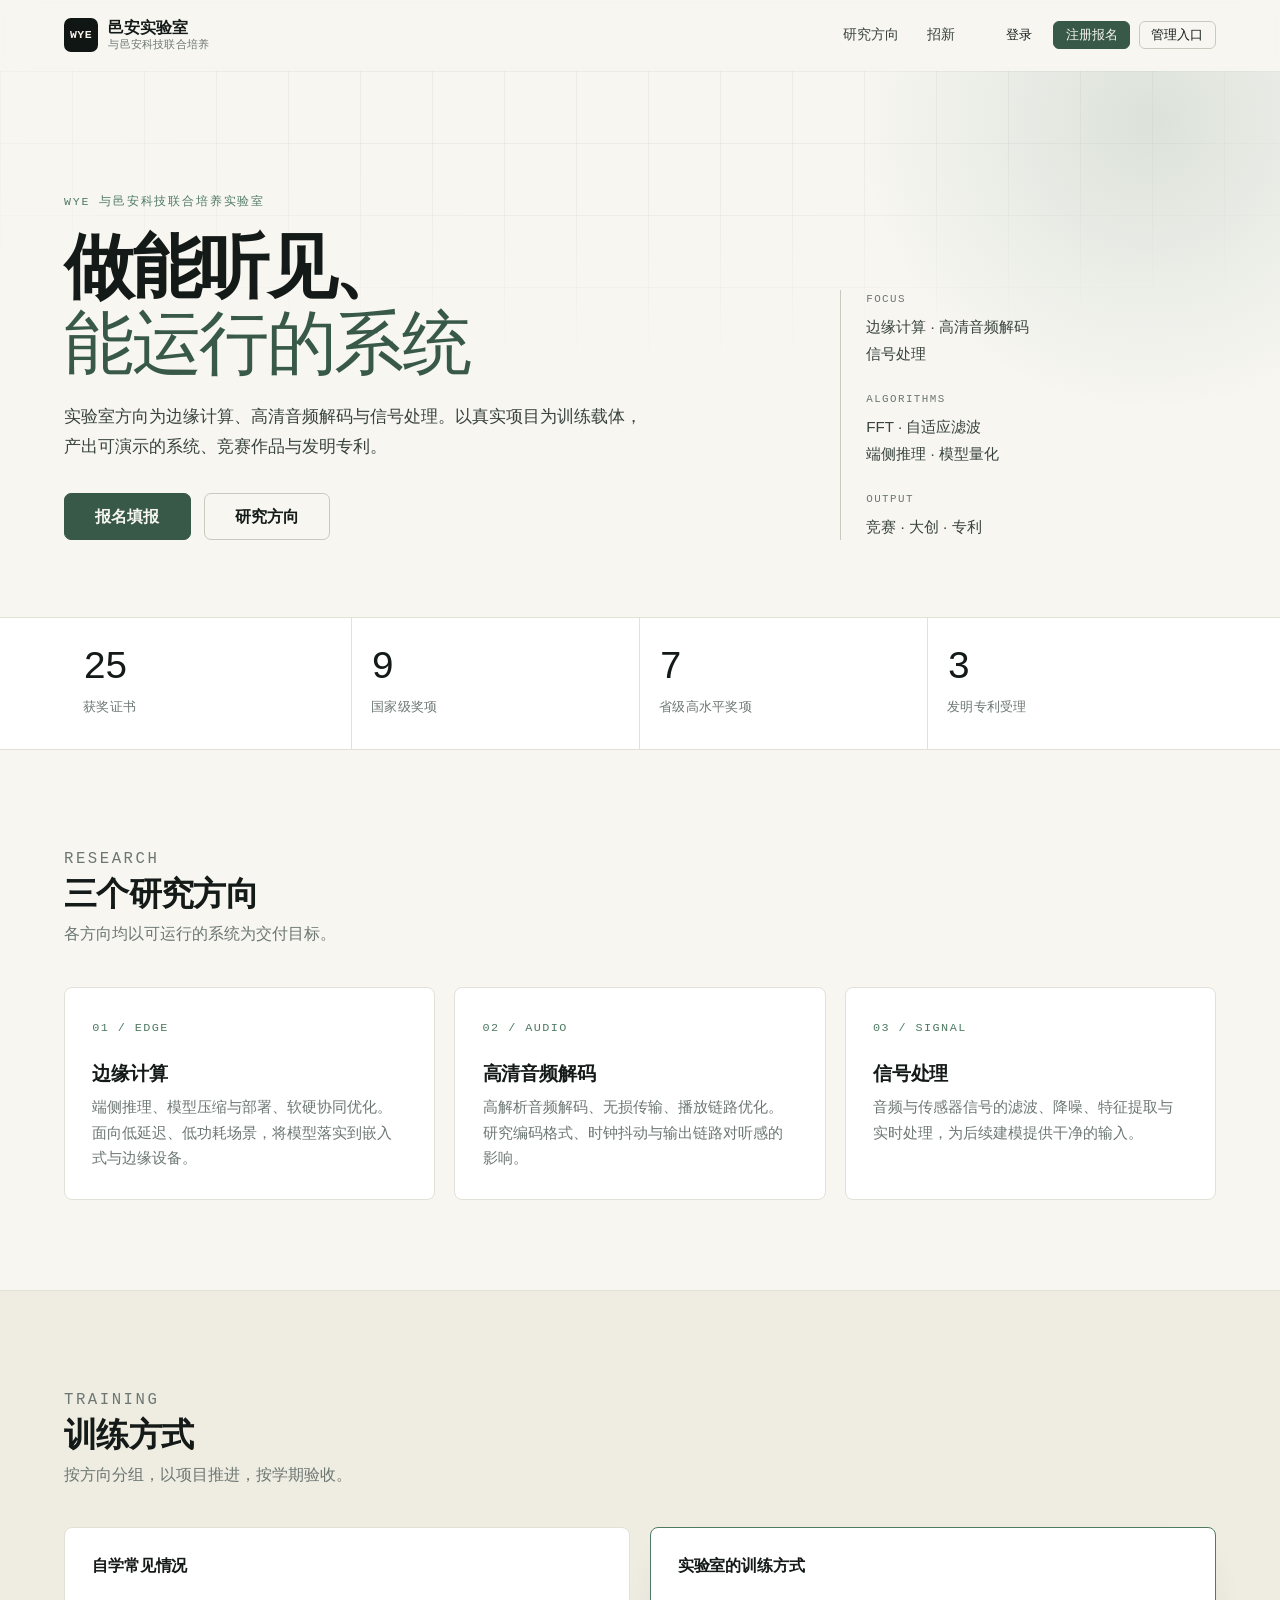
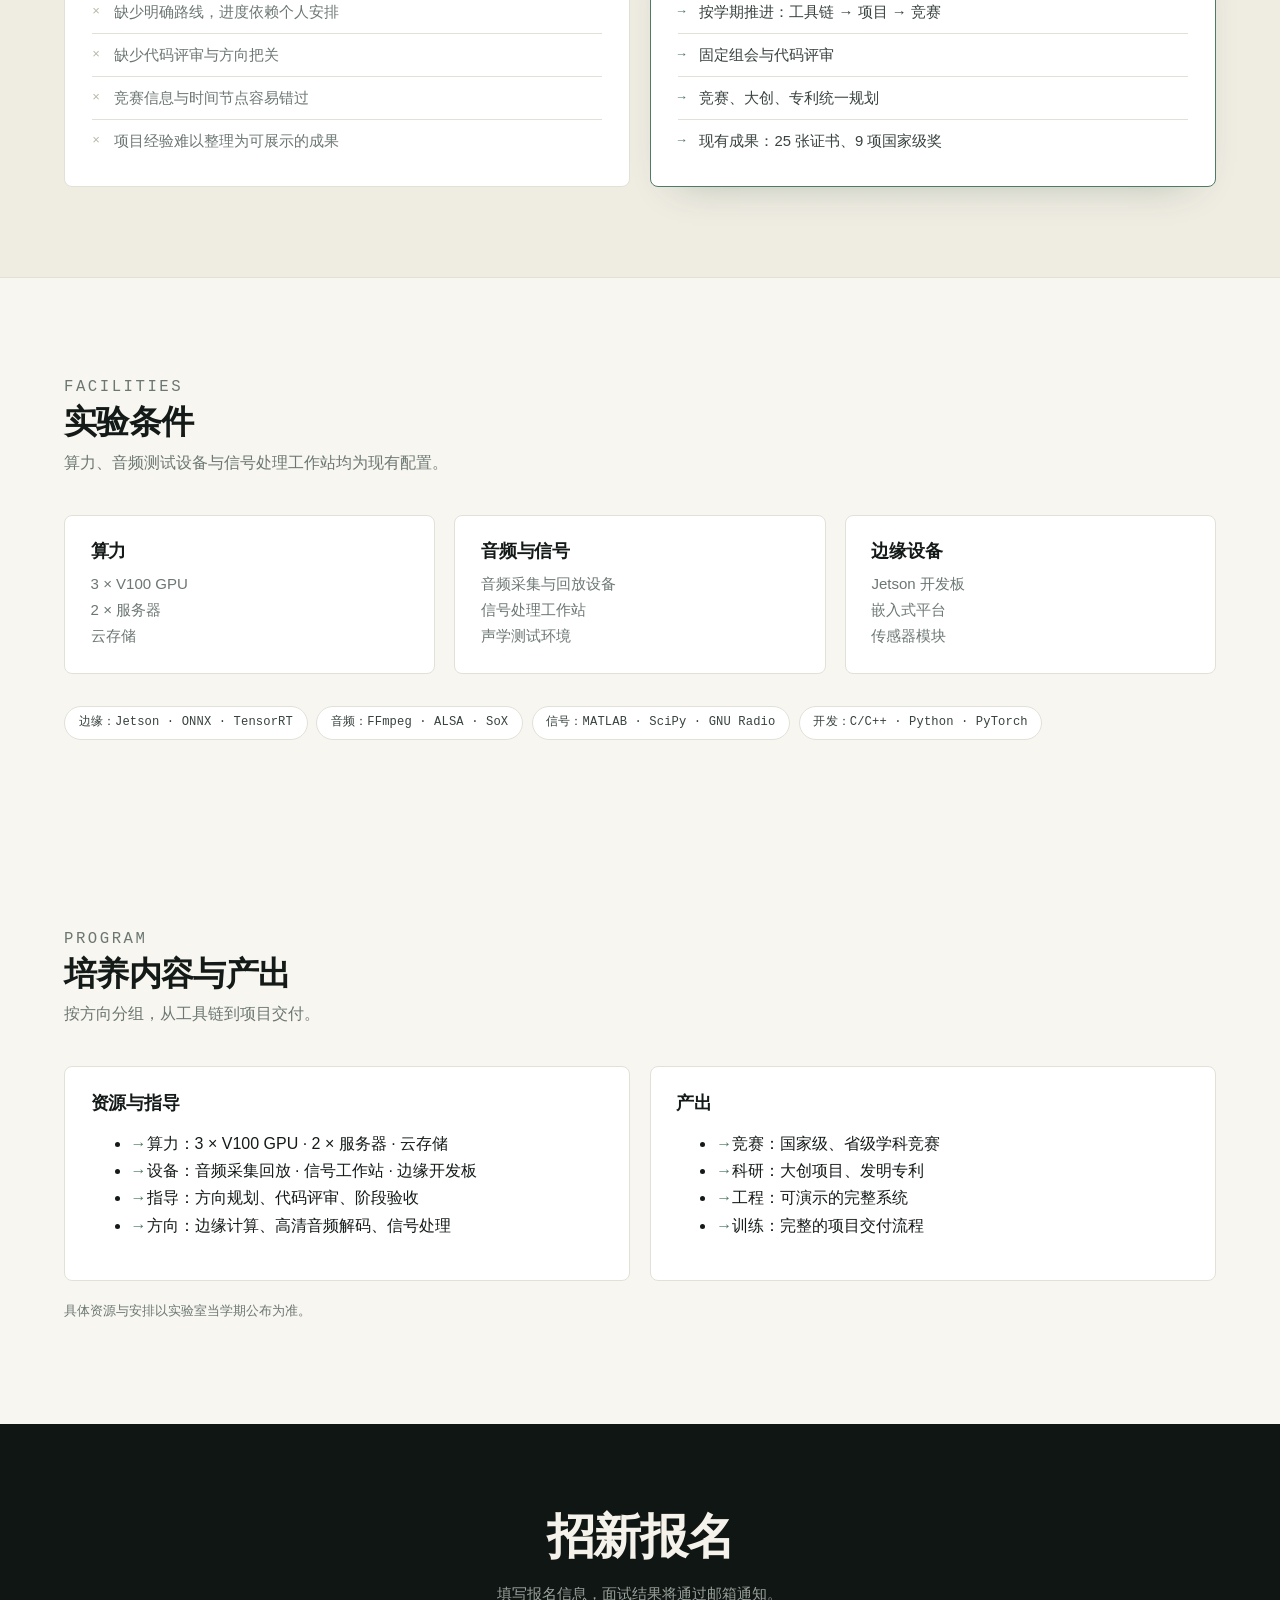
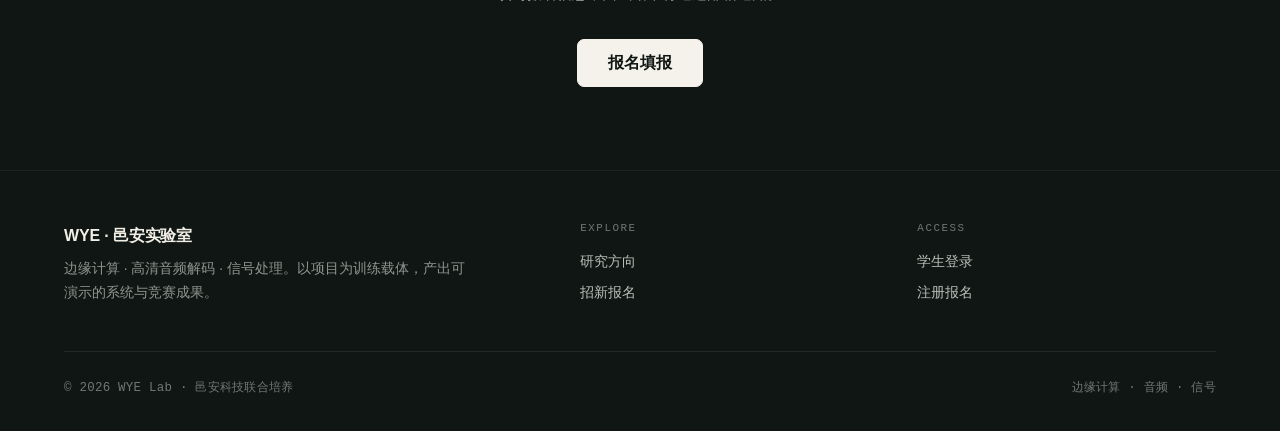
==== commit 063b3956: "Rewrite copy: remove colloquial and promotional phrasing" ====
--- a/index.html
+++ b/index.html
@@ -5,7 +5,7 @@
 <meta name="viewport" content="width=device-width, initial-scale=1">
 <meta name="description" content="WYE 与邑安科技联合培养实验室官网：边缘计算 · 高清音频解码 · 信号处理，成果展示与招新报名。">
 <meta name="theme-color" content="#f7f6f1">
-<title>WYE · 邑安实验室 — 让大学四年，有作品可讲</title>
+<title>WYE · 邑安实验室 — 边缘计算 · 高清音频解码 · 信号处理</title>
 <link rel="stylesheet" href="/static/css/style.css">
 </head>
 <body>
@@ -47,14 +47,14 @@
     <div class="hero-grid">
       <div>
         <p class="hero-kicker">WYE 与邑安科技联合培养实验室</p>
-        <h1>让大学四年，<br><em>有作品可讲</em></h1>
+        <h1>做能听见、<br><em>能运行的系统</em></h1>
         <p class="hero-sub">
-          在边缘计算、高清音频解码与信号处理里动手，把课堂知识做成能被听见、能跑起来的作品。
-          不需要你现在什么都会——只需要你愿意开始。
+          实验室方向为边缘计算、高清音频解码与信号处理。以真实项目为训练载体，
+          产出可演示的系统、竞赛作品与发明专利。
         </p>
         <div class="hero-actions">
           <a class="btn btn-primary btn-lg" href="join.html">报名填报</a>
-          <a class="btn btn-lg" href="#research">看看我们在做什么</a>
+          <a class="btn btn-lg" href="#research">研究方向</a>
         </div>
       </div>
       <aside class="hero-aside">
@@ -91,85 +91,85 @@
     <div class="section-head reveal">
       <div>
         <p class="eyebrow">Research</p>
-        <h2>三个方向，都从真实信号出发</h2>
-        <p>不做只存在于 PPT 里的演示项目。每一道题，都要在设备上跑起来、在耳朵里听得见。</p>
+        <h2>三个研究方向</h2>
+        <p>各方向均以可运行的系统为交付目标。</p>
       </div>
     </div>
     <div class="grid-3">
       <article class="dir-card reveal">
         <span class="num">01 / EDGE</span>
         <h3>边缘计算</h3>
-        <p>把计算推到离设备最近的地方。面向低延迟、低功耗场景，做端侧推理、模型部署与软硬协同，让算法在真实设备上跑得动、跑得稳。</p>
+        <p>端侧推理、模型压缩与部署、软硬协同优化。面向低延迟、低功耗场景，将模型落实到嵌入式与边缘设备。</p>
       </article>
       <article class="dir-card reveal">
         <span class="num">02 / AUDIO</span>
         <h3>高清音频解码</h3>
-        <p>从编码格式到听感还原。研究高解析音频解码、无损传输与播放链路优化，把每一个采样点还原成它该有的声音。</p>
+        <p>高解析音频解码、无损传输、播放链路优化。研究编码格式、时钟抖动与输出链路对听感的影响。</p>
       </article>
       <article class="dir-card reveal">
         <span class="num">03 / SIGNAL</span>
         <h3>信号处理</h3>
-        <p>从噪声里取出有用的信息。做音频与传感器信号的滤波、降噪、特征提取与实时处理，让数据在进入模型之前就是干净的。</p>
+        <p>音频与传感器信号的滤波、降噪、特征提取与实时处理，为后续建模提供干净的输入。</p>
       </article>
     </div>
   </div>
 </section>
 
-<!-- 4. 实验室是什么 -->
+<!-- 4. 训练方式 -->
 <section class="section alt">
   <div class="container">
     <div class="section-head reveal">
       <div>
-        <p class="eyebrow">Why a Lab</p>
-        <h2>一个人摸索，和一群人同行</h2>
-        <p>差的不是天赋，是路线、反馈和节奏。</p>
+        <p class="eyebrow">Training</p>
+        <h2>训练方式</h2>
+        <p>按方向分组，以项目推进，按学期验收。</p>
       </div>
     </div>
     <div class="grid-2">
       <div class="card compare reveal">
-        <h3>一个人摸索</h3>
+        <h3>自学常见情况</h3>
         <ul class="bad-list">
-          <li>资料自己找，坑自己踩，进度自己扛</li>
-          <li>报名时才发现赛程过半，全程陪跑</li>
-          <li>代码没人 review，方向没人把关</li>
-          <li>简历空白，连参赛经历都写不出一条</li>
+          <li>缺少明确路线，进度依赖个人安排</li>
+          <li>缺少代码评审与方向把关</li>
+          <li>竞赛信息与时间节点容易错过</li>
+          <li>项目经验难以整理为可展示的成果</li>
         </ul>
       </div>
       <div class="card compare highlight reveal">
-        <h3>在实验室的我们</h3>
+        <h3>实验室的训练方式</h3>
         <ul class="good-list">
-          <li>项目带练：从基础到竞赛有完整路线</li>
-          <li>组队报名、分工打磨，备赛节奏有人管</li>
-          <li>真题真做：大创、专利、竞赛一体推进</li>
-          <li>累计 25 张证书、9 项国家级奖</li>
-        </ul>
-      </div>
-    </div>
-  </div>
-</section>
-
-<!-- 5. 算力与设备 -->
+          <li>按学期推进：工具链 → 项目 → 竞赛</li>
+          <li>固定组会与代码评审</li>
+          <li>竞赛、大创、专利统一规划</li>
+          <li>现有成果：25 张证书、9 项国家级奖</li>
+        </ul>
+      </div>
+    </div>
+  </div>
+</section>
+
+<!-- 5. 实验条件 -->
 <section class="section">
   <div class="container">
     <div class="section-head reveal">
       <div>
-        <p class="eyebrow">Tooling</p>
-        <h2>装备不摆样子，每天都在用</h2>
-        <p>算力、音频设备、信号工作站，都是现成的。</p>
+        <p class="eyebrow">Facilities</p>
+        <h2>实验条件</h2>
+        <p>算力、音频测试设备与信号处理工作站均为现有配置。</p>
       </div>
     </div>
     <div class="grid-3">
       <div class="card reveal">
-        <h3>算力设备</h3>
+        <h3>算力</h3>
         <p>3 × V100 GPU<br>2 × 服务器<br>云存储</p>
       </div>
       <div class="card reveal">
-        <h3>实验环境</h3>
-        <p>音频采集与回放设备<br>信号处理工作站<br>边缘开发板</p>
-      </div>
-      <div class="card reveal">
-        <h3>项目带教</h3>
-        <p>大创、竞赛、专利<br>全程有人带<br>课程作业升级为获奖作品</p>
+        <h3>音频与信号</h3>
+        <p>音频采集与回放设备<br>信号处理工作站<br>声学测试环境</p>
+      </div>
+      <div class="card reveal">
+        <h3>边缘设备</h3>
+        <p>Jetson 开发板<br>嵌入式平台<br>传感器模块</p>
       </div>
     </div>
     <div class="tech-stack reveal">
@@ -181,33 +181,33 @@
   </div>
 </section>
 
-<!-- 7. 新人权益 -->
+<!-- 6. 培养内容与产出 -->
 <section class="section">
   <div class="container">
     <div class="section-head reveal">
       <div>
-        <p class="eyebrow">What You Get</p>
-        <h2>加入实验室，你能得到什么</h2>
-        <p>不需要你现在就会——只需要你愿意开始。</p>
+        <p class="eyebrow">Program</p>
+        <h2>培养内容与产出</h2>
+        <p>按方向分组，从工具链到项目交付。</p>
       </div>
     </div>
     <div class="grid-2">
       <div class="card reveal">
-        <h3>资源 · 平台 · 带教</h3>
+        <h3>资源与指导</h3>
         <ul class="good-list">
-          <li>算力设备：3 × V100 · 2 × 服务器 · 云存储</li>
-          <li>实验环境：音频采集回放 · 信号工作站 · 边缘开发板</li>
-          <li>项目带教：大创、竞赛、专利全程有人带</li>
-          <li>方向自由：边缘计算、高清音频解码、信号处理任你选</li>
-        </ul>
-      </div>
-      <div class="card reveal">
-        <h3>成长 · 履历 · 出路</h3>
+          <li>算力：3 × V100 GPU · 2 × 服务器 · 云存储</li>
+          <li>设备：音频采集回放 · 信号工作站 · 边缘开发板</li>
+          <li>指导：方向规划、代码评审、阶段验收</li>
+          <li>方向：边缘计算、高清音频解码、信号处理</li>
+        </ul>
+      </div>
+      <div class="card reveal">
+        <h3>产出</h3>
         <ul class="good-list">
-          <li>竞赛履历：国家级、省级奖项写进简历</li>
-          <li>科研履历：大创立项、专利申请的真实经历</li>
-          <li>工程能力：从算法到设备，完整做出一个能演示的系统</li>
-          <li>大一无基础也没关系——路线图就是为零基础设计的</li>
+          <li>竞赛：国家级、省级学科竞赛</li>
+          <li>科研：大创项目、发明专利</li>
+          <li>工程：可演示的完整系统</li>
+          <li>训练：完整的项目交付流程</li>
         </ul>
       </div>
     </div>
@@ -215,10 +215,10 @@
   </div>
 </section>
 
-<!-- 8. 报名 CTA -->
+<!-- 7. 报名 CTA -->
 <section class="cta-band" id="join">
   <div class="container">
-    <h2>下一张证书，留给你</h2>
+    <h2>招新报名</h2>
     <p>
       填写报名信息，面试结果将通过邮箱通知。
     </p>
@@ -235,7 +235,7 @@
     <div class="footer-grid">
       <div>
         <p class="footer-brand">WYE · 邑安实验室</p>
-        <p class="footer-desc">边缘计算 · 高清音频解码 · 信号处理。用真实项目带教，把课程作业做成能写进简历的成果。</p>
+        <p class="footer-desc">边缘计算 · 高清音频解码 · 信号处理。以项目为训练载体，产出可演示的系统与竞赛成果。</p>
       </div>
       <div class="footer-col">
         <h4>Explore</h4>
@@ -253,7 +253,7 @@
     </div>
     <div class="footer-bottom">
       <span>© 2026 WYE Lab · 邑安科技联合培养</span>
-      <span>Built for students who build.</span>
+      <span>边缘计算 · 音频 · 信号</span>
     </div>
   </div>
 </footer>
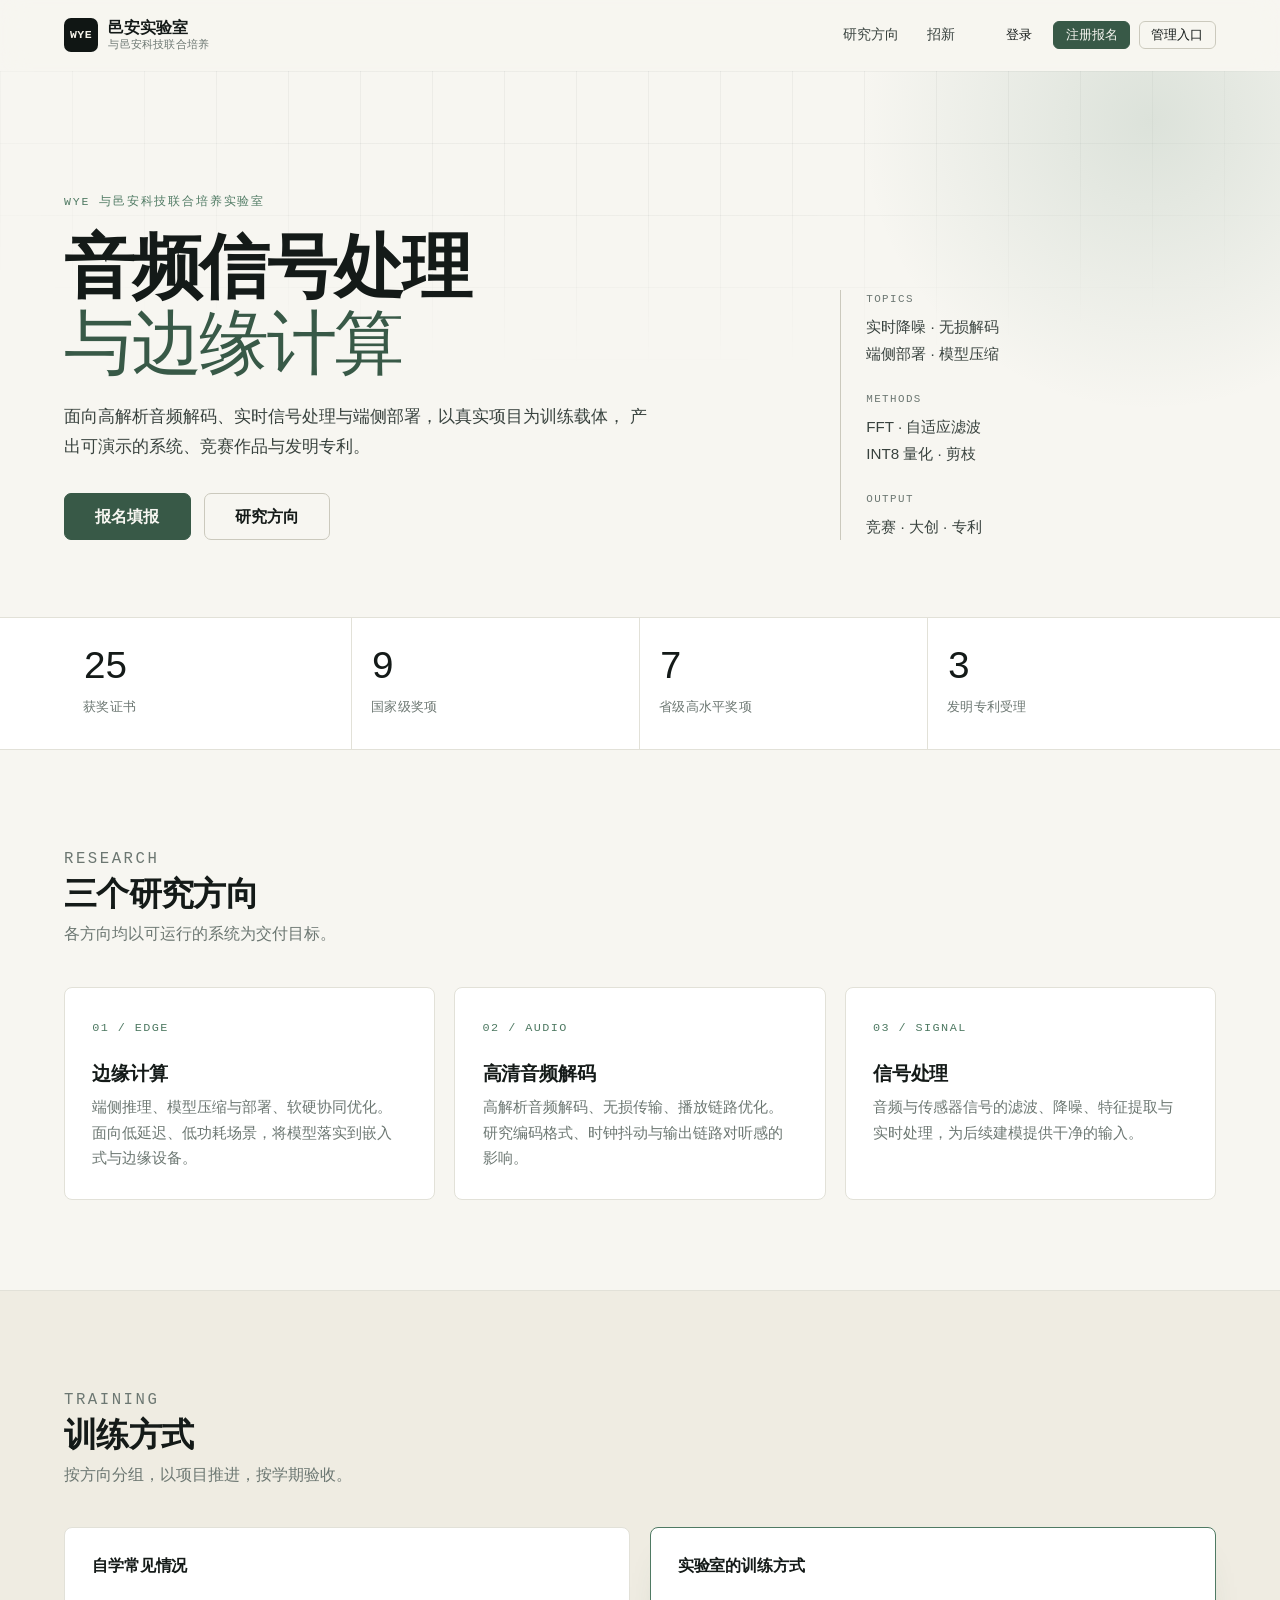
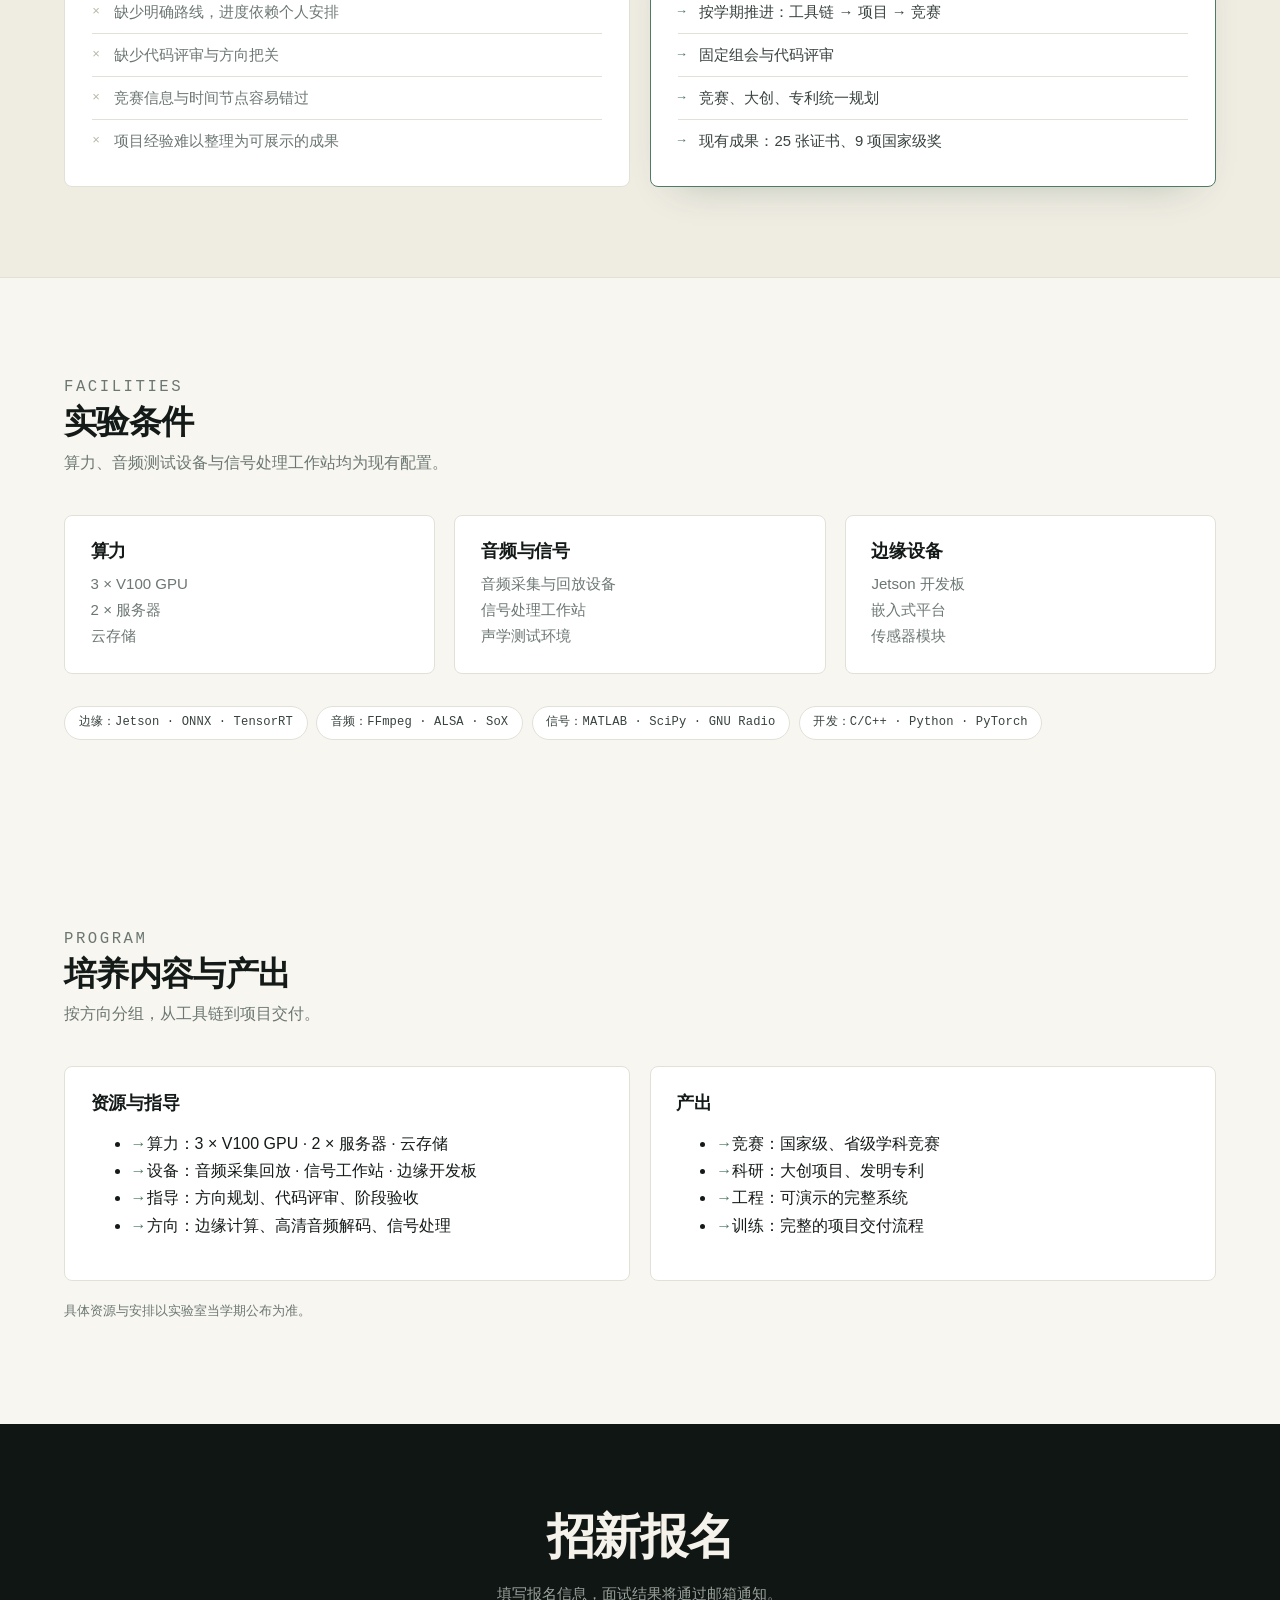
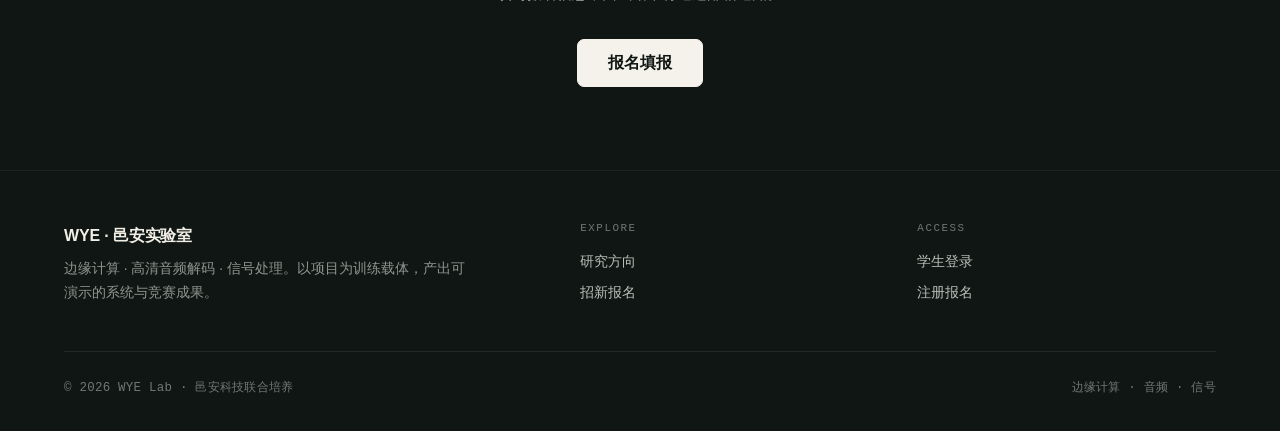
==== commit 91f73524: "Replace hero headline with academic direction naming" ====
--- a/index.html
+++ b/index.html
@@ -47,9 +47,9 @@
     <div class="hero-grid">
       <div>
         <p class="hero-kicker">WYE 与邑安科技联合培养实验室</p>
-        <h1>做能听见、<br><em>能运行的系统</em></h1>
+        <h1>音频信号处理<br><em>与边缘计算</em></h1>
         <p class="hero-sub">
-          实验室方向为边缘计算、高清音频解码与信号处理。以真实项目为训练载体，
+          面向高解析音频解码、实时信号处理与端侧部署，以真实项目为训练载体，
           产出可演示的系统、竞赛作品与发明专利。
         </p>
         <div class="hero-actions">
@@ -59,12 +59,12 @@
       </div>
       <aside class="hero-aside">
         <div>
-          <span class="k">Focus</span>
-          <span class="v">边缘计算 · 高清音频解码<br>信号处理</span>
+          <span class="k">Topics</span>
+          <span class="v">实时降噪 · 无损解码<br>端侧部署 · 模型压缩</span>
         </div>
         <div>
-          <span class="k">Algorithms</span>
-          <span class="v">FFT · 自适应滤波<br>端侧推理 · 模型量化</span>
+          <span class="k">Methods</span>
+          <span class="v">FFT · 自适应滤波<br>INT8 量化 · 剪枝</span>
         </div>
         <div>
           <span class="k">Output</span>
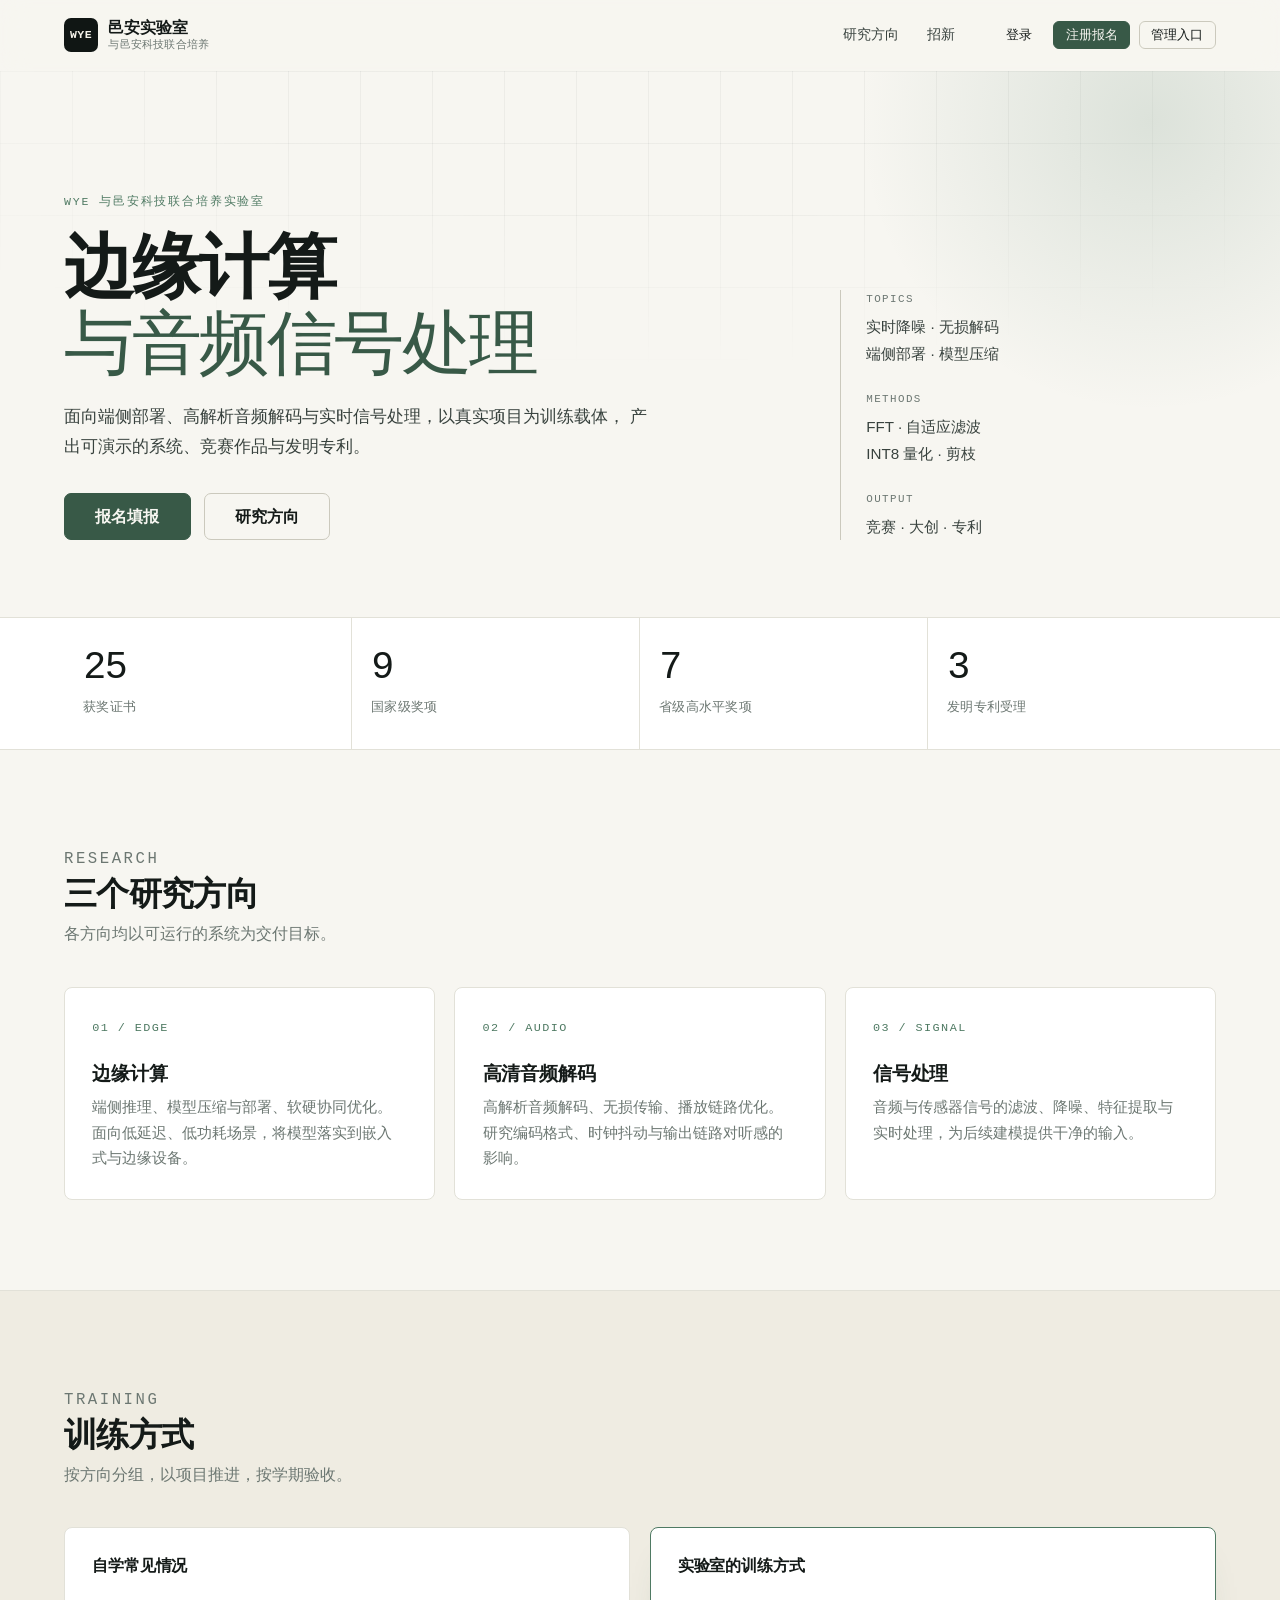
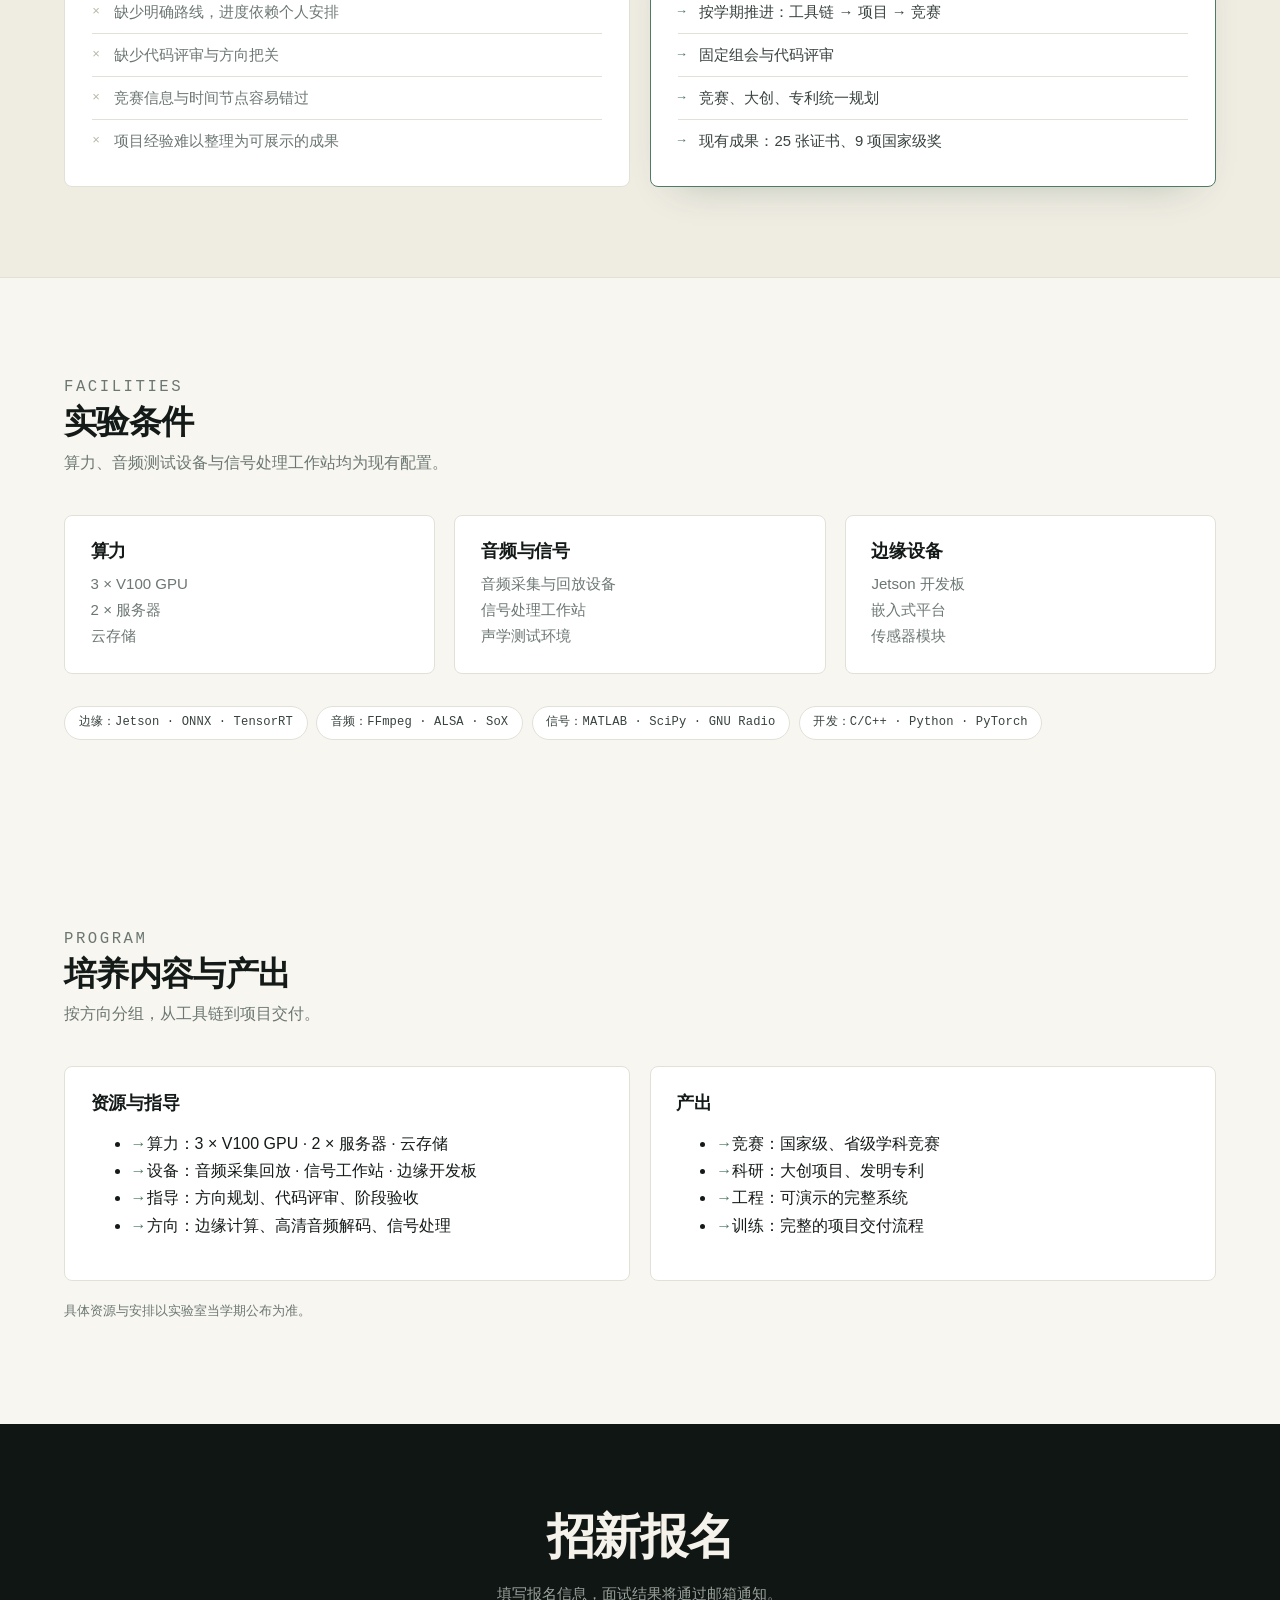
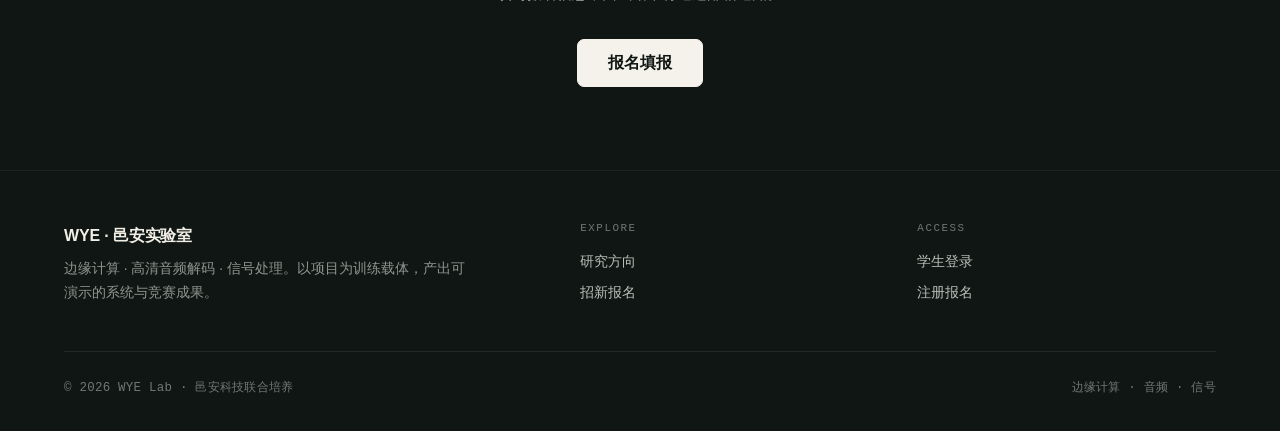
==== commit 098642a8: "Put edge computing first in hero headline" ====
--- a/index.html
+++ b/index.html
@@ -47,9 +47,9 @@
     <div class="hero-grid">
       <div>
         <p class="hero-kicker">WYE 与邑安科技联合培养实验室</p>
-        <h1>音频信号处理<br><em>与边缘计算</em></h1>
+        <h1>边缘计算<br><em>与音频信号处理</em></h1>
         <p class="hero-sub">
-          面向高解析音频解码、实时信号处理与端侧部署，以真实项目为训练载体，
+          面向端侧部署、高解析音频解码与实时信号处理，以真实项目为训练载体，
           产出可演示的系统、竞赛作品与发明专利。
         </p>
         <div class="hero-actions">
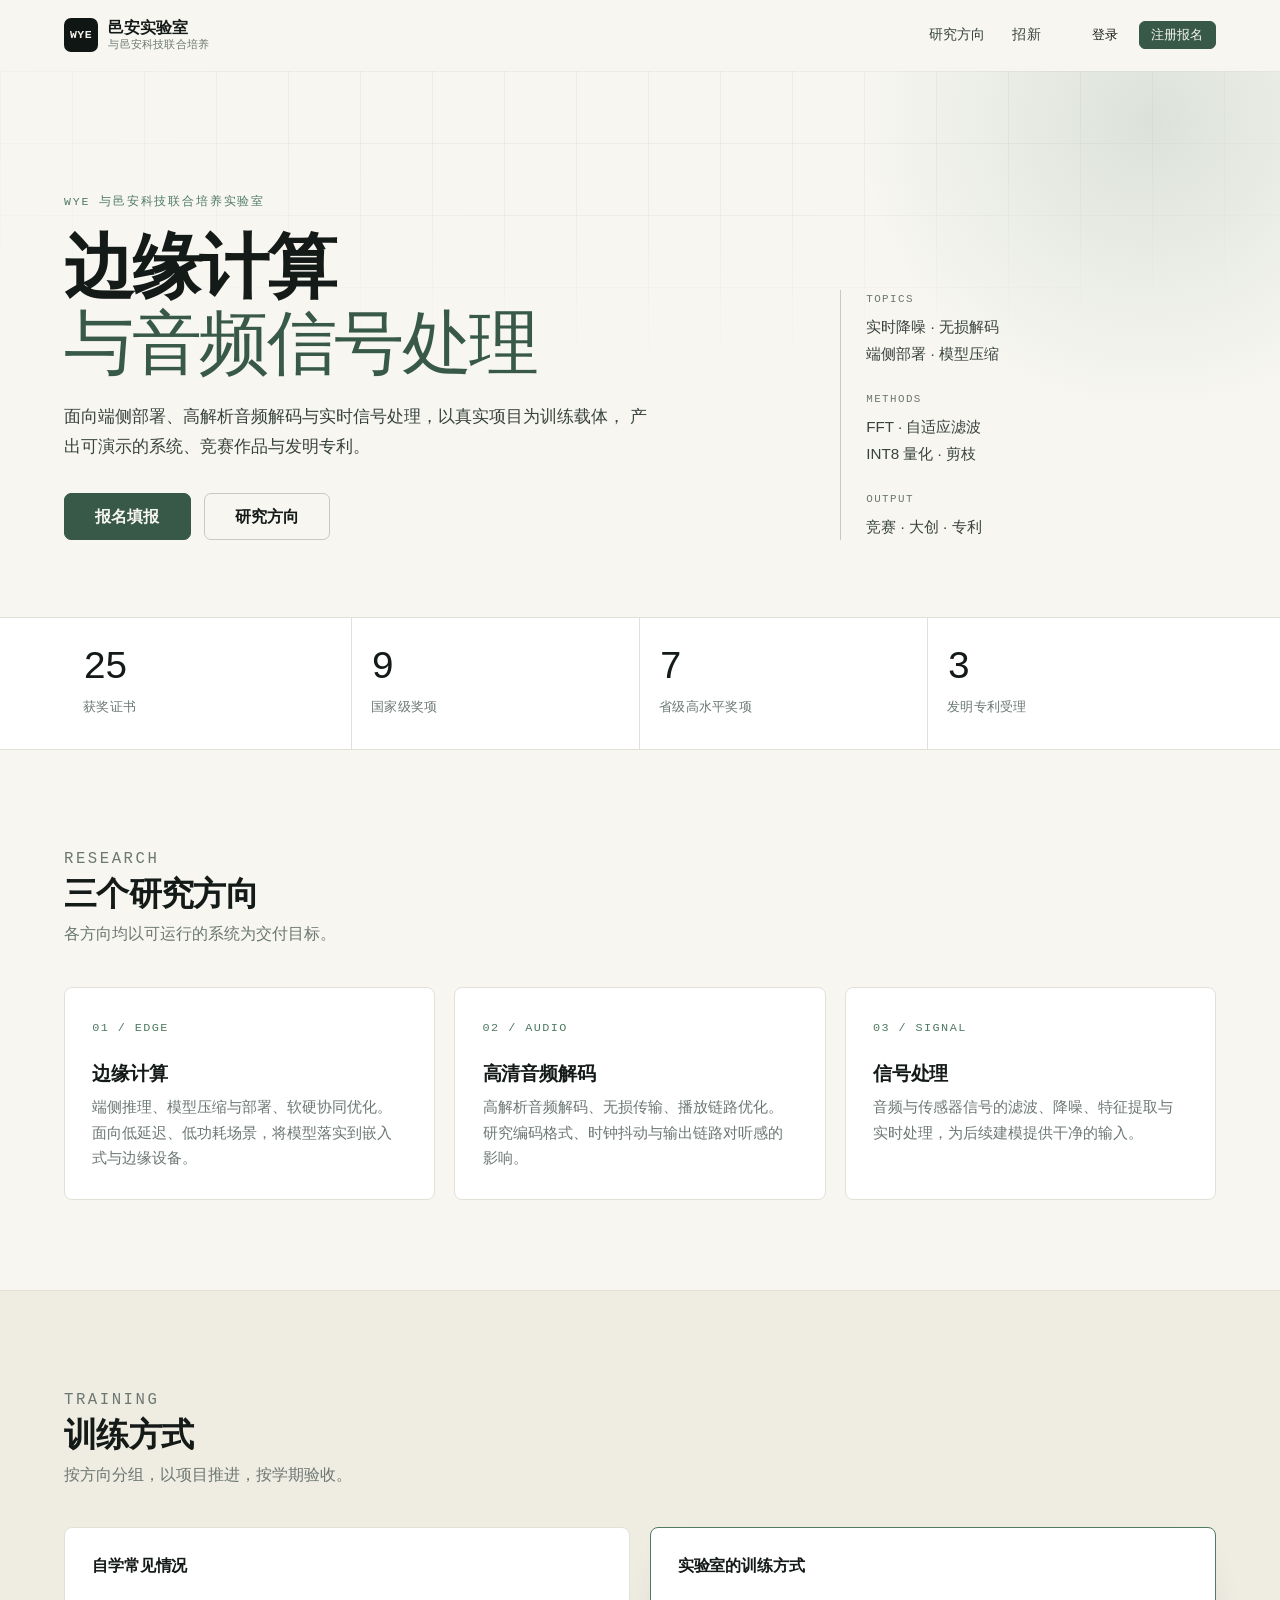
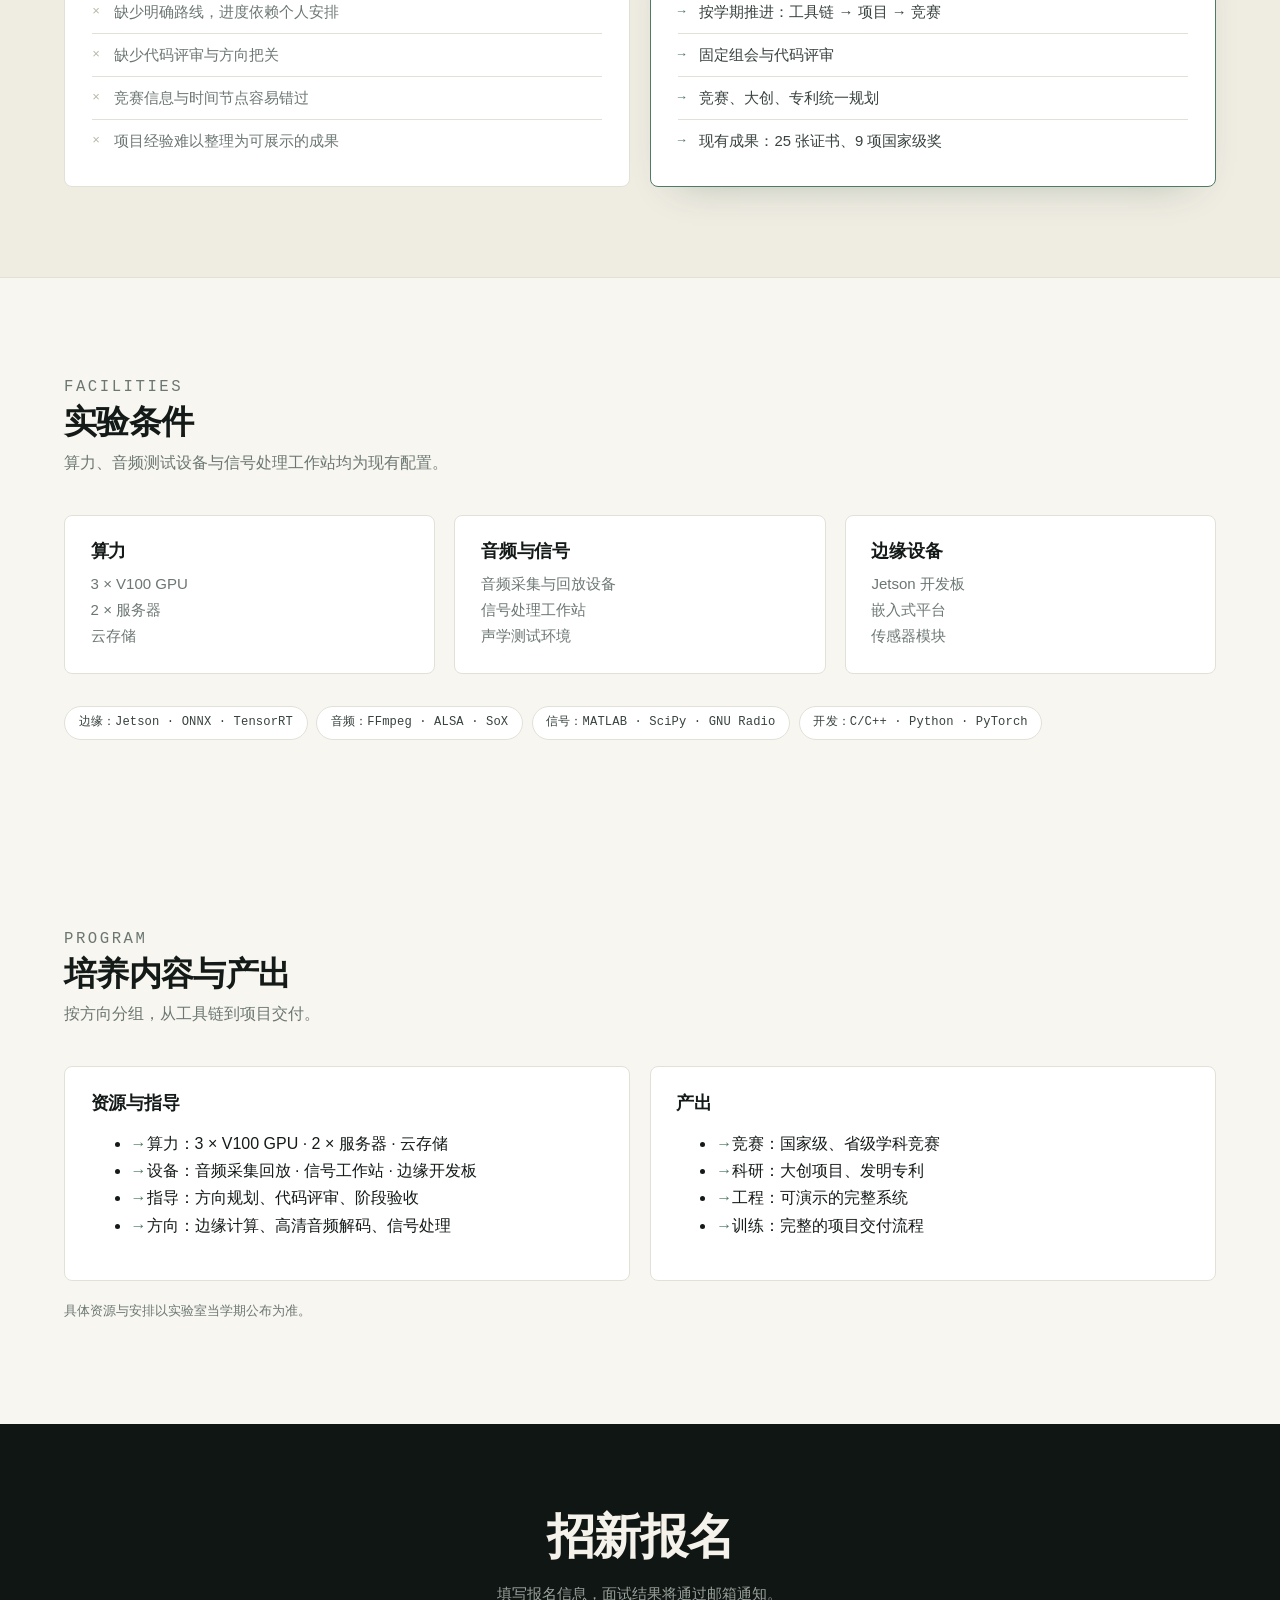
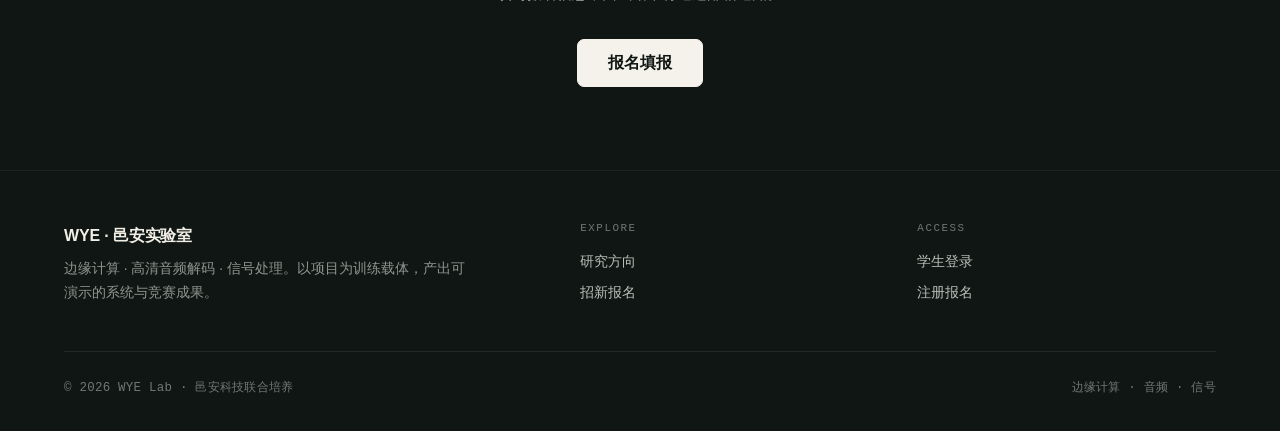
==== commit 84873e21: "Remove admin entry from static site" ====
--- a/index.html
+++ b/index.html
@@ -29,9 +29,6 @@
         <a class="btn btn-ghost btn-sm" href="join.html">登录</a>
         <a class="btn btn-primary btn-sm" href="join.html">注册报名</a>
       
-      
-        <a class="btn btn-sm" href="/admin/login">管理入口</a>
-      
     </div>
   </div>
 </header>
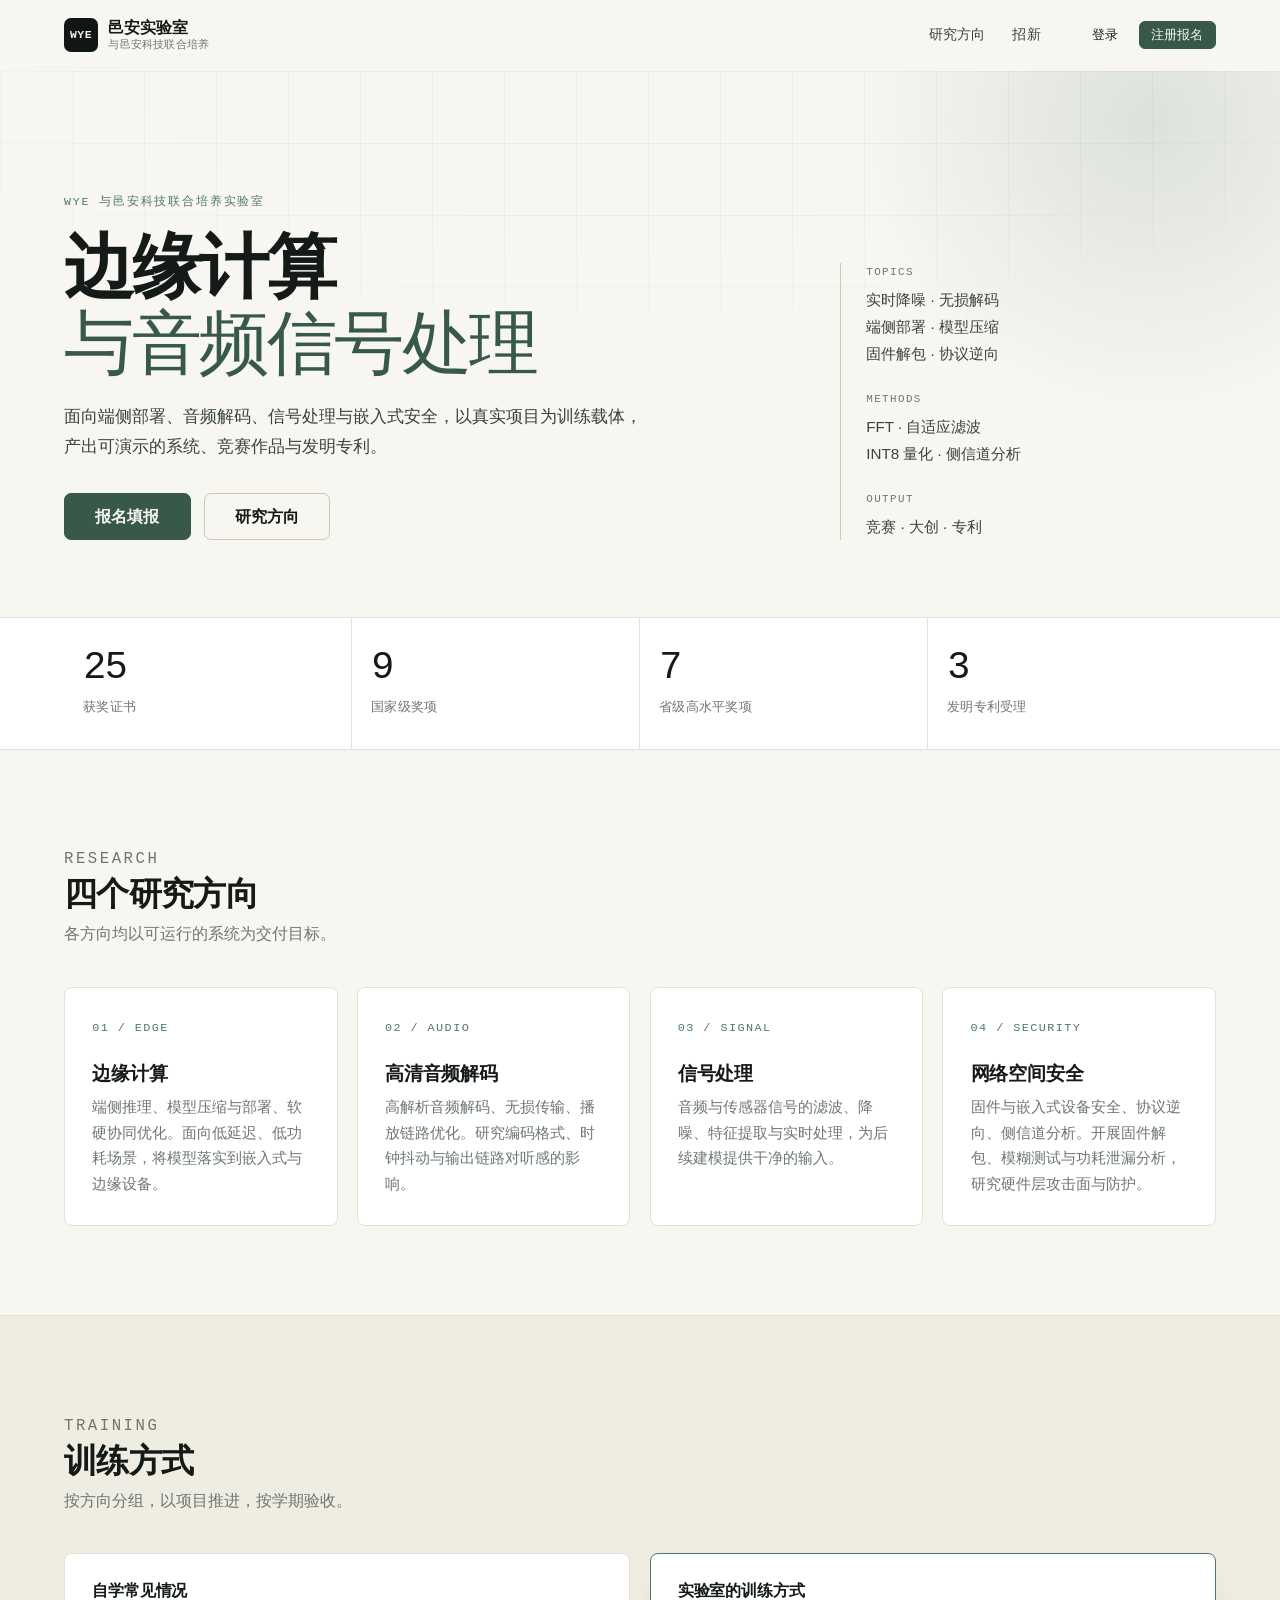
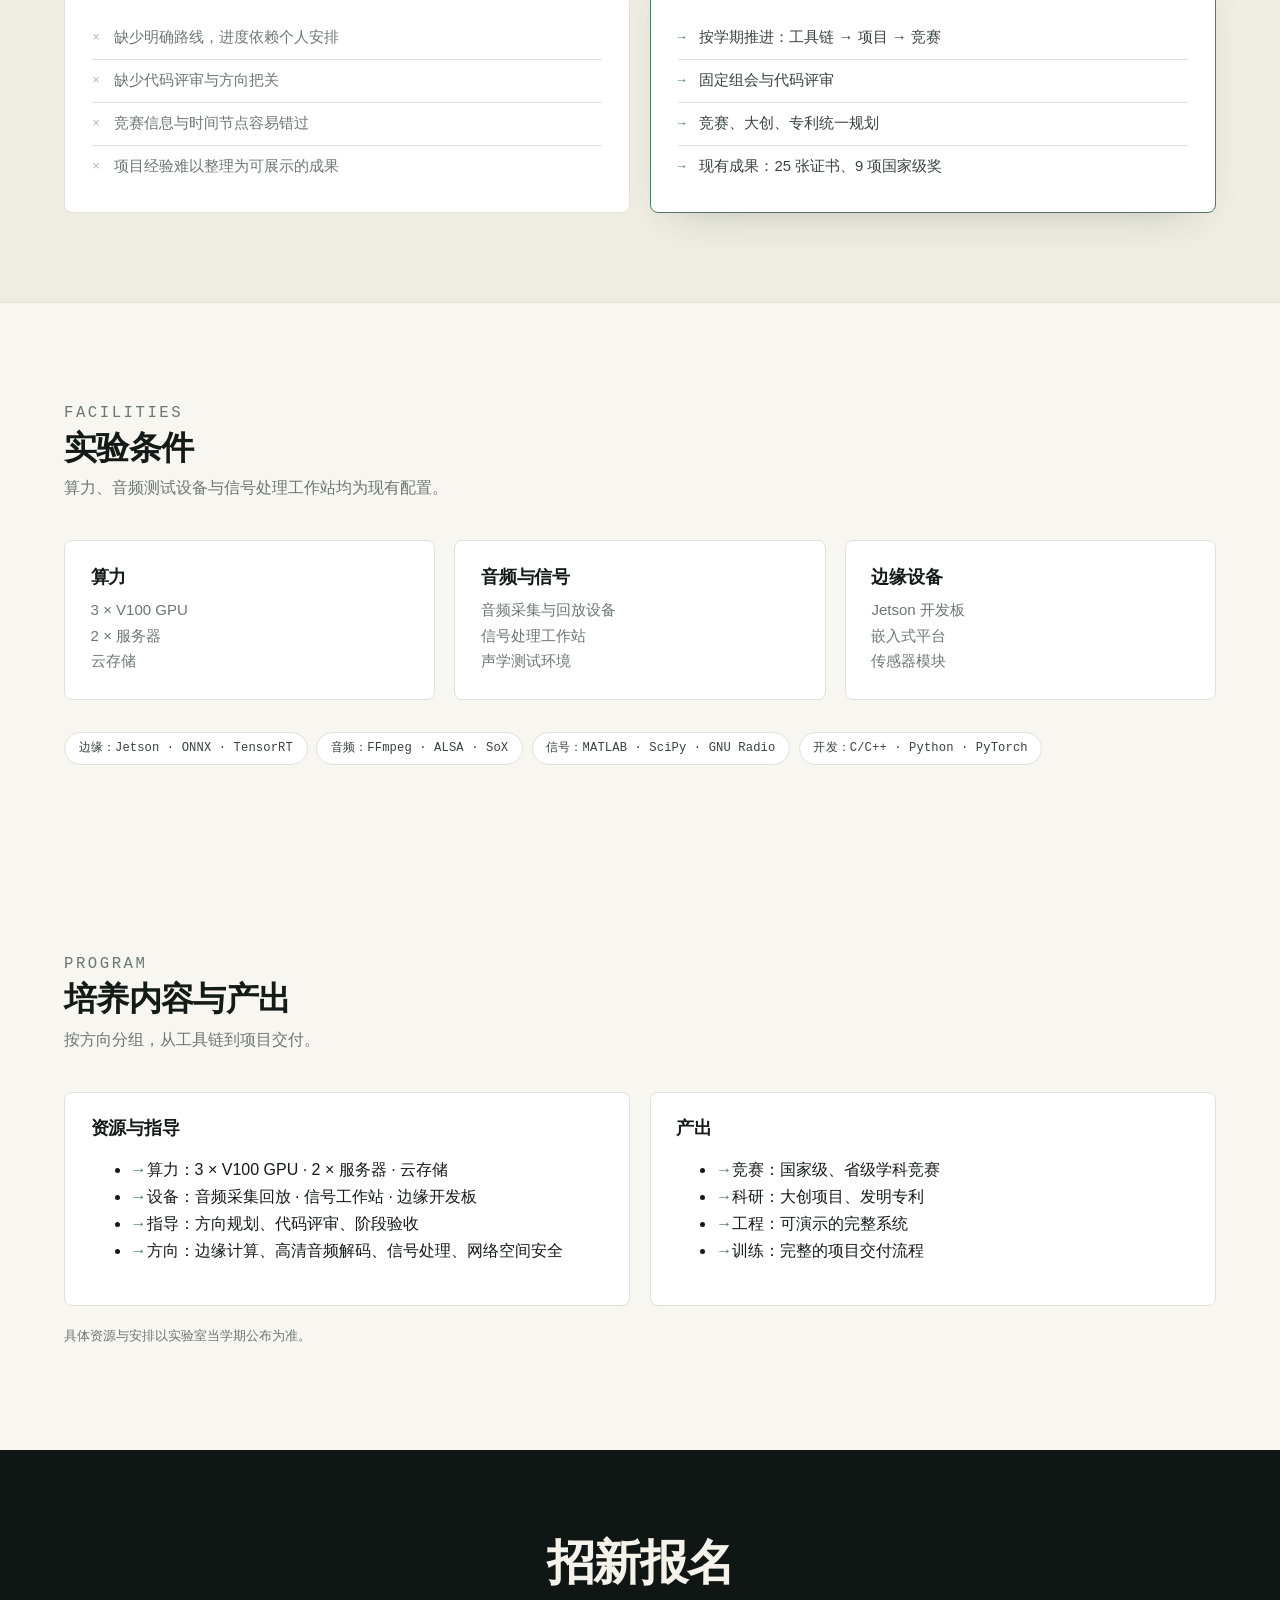
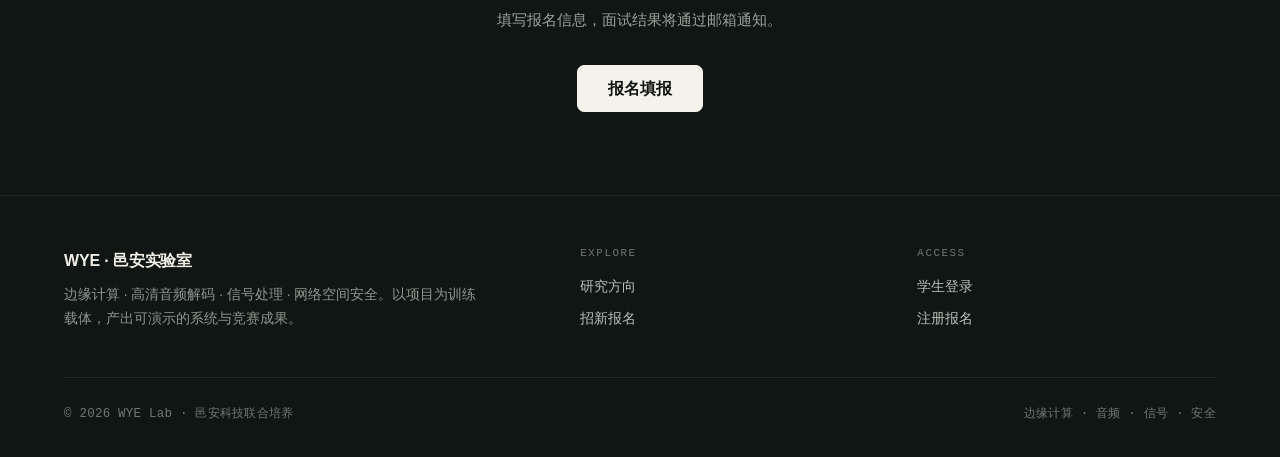
==== commit 03173ffb: "Add cybersecurity research direction with survey branch" ====
--- a/index.html
+++ b/index.html
@@ -3,9 +3,9 @@
 <head>
 <meta charset="utf-8">
 <meta name="viewport" content="width=device-width, initial-scale=1">
-<meta name="description" content="WYE 与邑安科技联合培养实验室官网：边缘计算 · 高清音频解码 · 信号处理，成果展示与招新报名。">
+<meta name="description" content="WYE 与邑安科技联合培养实验室官网：边缘计算 · 高清音频解码 · 信号处理 · 网络空间安全，成果展示与招新报名。">
 <meta name="theme-color" content="#f7f6f1">
-<title>WYE · 邑安实验室 — 边缘计算 · 高清音频解码 · 信号处理</title>
+<title>WYE · 邑安实验室 — 边缘计算 · 音频 · 信号 · 网络安全</title>
 <link rel="stylesheet" href="/static/css/style.css">
 </head>
 <body>
@@ -46,7 +46,7 @@
         <p class="hero-kicker">WYE 与邑安科技联合培养实验室</p>
         <h1>边缘计算<br><em>与音频信号处理</em></h1>
         <p class="hero-sub">
-          面向端侧部署、高解析音频解码与实时信号处理，以真实项目为训练载体，
+          面向端侧部署、音频解码、信号处理与嵌入式安全，以真实项目为训练载体，
           产出可演示的系统、竞赛作品与发明专利。
         </p>
         <div class="hero-actions">
@@ -57,11 +57,11 @@
       <aside class="hero-aside">
         <div>
           <span class="k">Topics</span>
-          <span class="v">实时降噪 · 无损解码<br>端侧部署 · 模型压缩</span>
+          <span class="v">实时降噪 · 无损解码<br>端侧部署 · 模型压缩<br>固件解包 · 协议逆向</span>
         </div>
         <div>
           <span class="k">Methods</span>
-          <span class="v">FFT · 自适应滤波<br>INT8 量化 · 剪枝</span>
+          <span class="v">FFT · 自适应滤波<br>INT8 量化 · 侧信道分析</span>
         </div>
         <div>
           <span class="k">Output</span>
@@ -88,11 +88,11 @@
     <div class="section-head reveal">
       <div>
         <p class="eyebrow">Research</p>
-        <h2>三个研究方向</h2>
+        <h2>四个研究方向</h2>
         <p>各方向均以可运行的系统为交付目标。</p>
       </div>
     </div>
-    <div class="grid-3">
+    <div class="grid-4">
       <article class="dir-card reveal">
         <span class="num">01 / EDGE</span>
         <h3>边缘计算</h3>
@@ -107,6 +107,11 @@
         <span class="num">03 / SIGNAL</span>
         <h3>信号处理</h3>
         <p>音频与传感器信号的滤波、降噪、特征提取与实时处理，为后续建模提供干净的输入。</p>
+      </article>
+      <article class="dir-card reveal">
+        <span class="num">04 / SECURITY</span>
+        <h3>网络空间安全</h3>
+        <p>固件与嵌入式设备安全、协议逆向、侧信道分析。开展固件解包、模糊测试与功耗泄漏分析，研究硬件层攻击面与防护。</p>
       </article>
     </div>
   </div>
@@ -195,7 +200,7 @@
           <li>算力：3 × V100 GPU · 2 × 服务器 · 云存储</li>
           <li>设备：音频采集回放 · 信号工作站 · 边缘开发板</li>
           <li>指导：方向规划、代码评审、阶段验收</li>
-          <li>方向：边缘计算、高清音频解码、信号处理</li>
+          <li>方向：边缘计算、高清音频解码、信号处理、网络空间安全</li>
         </ul>
       </div>
       <div class="card reveal">
@@ -232,7 +237,7 @@
     <div class="footer-grid">
       <div>
         <p class="footer-brand">WYE · 邑安实验室</p>
-        <p class="footer-desc">边缘计算 · 高清音频解码 · 信号处理。以项目为训练载体，产出可演示的系统与竞赛成果。</p>
+        <p class="footer-desc">边缘计算 · 高清音频解码 · 信号处理 · 网络空间安全。以项目为训练载体，产出可演示的系统与竞赛成果。</p>
       </div>
       <div class="footer-col">
         <h4>Explore</h4>
@@ -250,7 +255,7 @@
     </div>
     <div class="footer-bottom">
       <span>© 2026 WYE Lab · 邑安科技联合培养</span>
-      <span>边缘计算 · 音频 · 信号</span>
+      <span>边缘计算 · 音频 · 信号 · 安全</span>
     </div>
   </div>
 </footer>
--- a/static/css/style.css
+++ b/static/css/style.css
@@ -364,6 +364,7 @@
 
 .grid-2 { display: grid; grid-template-columns: repeat(2, minmax(0, 1fr)); gap: 1.2rem; }
 .grid-3 { display: grid; grid-template-columns: repeat(3, minmax(0, 1fr)); gap: 1.2rem; }
+.grid-4 { display: grid; grid-template-columns: repeat(4, minmax(0, 1fr)); gap: 1.2rem; }
 
 .card {
   background: var(--surface);
@@ -782,6 +783,8 @@
   line-height: 1.5;
 }
 .choice span small { font-size: .78rem; color: var(--muted); font-weight: 400; }
+.choice-group.choice-inline { flex-direction: row; }
+.choice-group.choice-inline .choice { flex: 1; }
 
 /* 招新页两栏 */
 .join-layout {
@@ -990,6 +993,39 @@
   border: 1px solid var(--line); border-radius: 4px; display: inline-block;
 }
 
+/* 报名详情页 */
+.detail-grid {
+  display: grid;
+  grid-template-columns: minmax(0, 1fr) 300px;
+  gap: 1.2rem;
+  align-items: start;
+}
+.detail-main, .detail-side { display: flex; flex-direction: column; gap: 1.2rem; }
+.detail-title { font-size: .95rem; margin: 0 0 .9rem; }
+.detail-list { margin: 0; display: grid; gap: .75rem; }
+.detail-list > div { display: grid; grid-template-columns: 88px minmax(0, 1fr); gap: .8rem; }
+.detail-list dt { color: var(--muted); font-size: .84rem; }
+.detail-list dd { margin: 0; font-size: .92rem; }
+.detail-intro {
+  margin: 0; white-space: pre-wrap; line-height: 1.85;
+  font-size: .94rem; color: var(--ink-2);
+}
+.shot-grid { display: grid; grid-template-columns: repeat(3, minmax(0, 1fr)); gap: .8rem; }
+.shot-card { margin: 0; }
+.shot-card img { width: 100%; border: 1px solid var(--line); border-radius: 6px; display: block; }
+.shot-card figcaption { font-size: .76rem; color: var(--muted); margin-top: .35rem; text-align: center; }
+.shot-empty {
+  aspect-ratio: 4 / 3; display: grid; place-items: center;
+  background: var(--wash); border: 1px dashed var(--line-strong);
+  border-radius: 6px; color: var(--muted); font-size: .8rem;
+}
+.detail-ops { display: flex; flex-direction: column; gap: .55rem; }
+
+@media (max-width: 900px) {
+  .detail-grid { grid-template-columns: 1fr; }
+  .shot-grid { grid-template-columns: 1fr; }
+}
+
 /* ==========================================================================
    入场动效
    ========================================================================== */
@@ -1019,6 +1055,7 @@
   .join-aside { position: static; }
   .join-steps { margin-bottom: 1.2rem; }
   .footer-grid { grid-template-columns: 1fr 1fr; }
+  .grid-4 { grid-template-columns: repeat(2, minmax(0, 1fr)); }
 }
 
 @media (max-width: 860px) {
@@ -1040,6 +1077,7 @@
   .nav-actions .btn-sm { padding: .38rem .65rem; }
 
   .grid-3, .grid-2 { grid-template-columns: 1fr; }
+  .grid-4 { grid-template-columns: 1fr; }
   .stats-grid { grid-template-columns: repeat(2, 1fr); }
   .stat { border-right: none; border-bottom: 1px solid var(--line); }
   .stat:nth-child(2n) { border-right: none; }
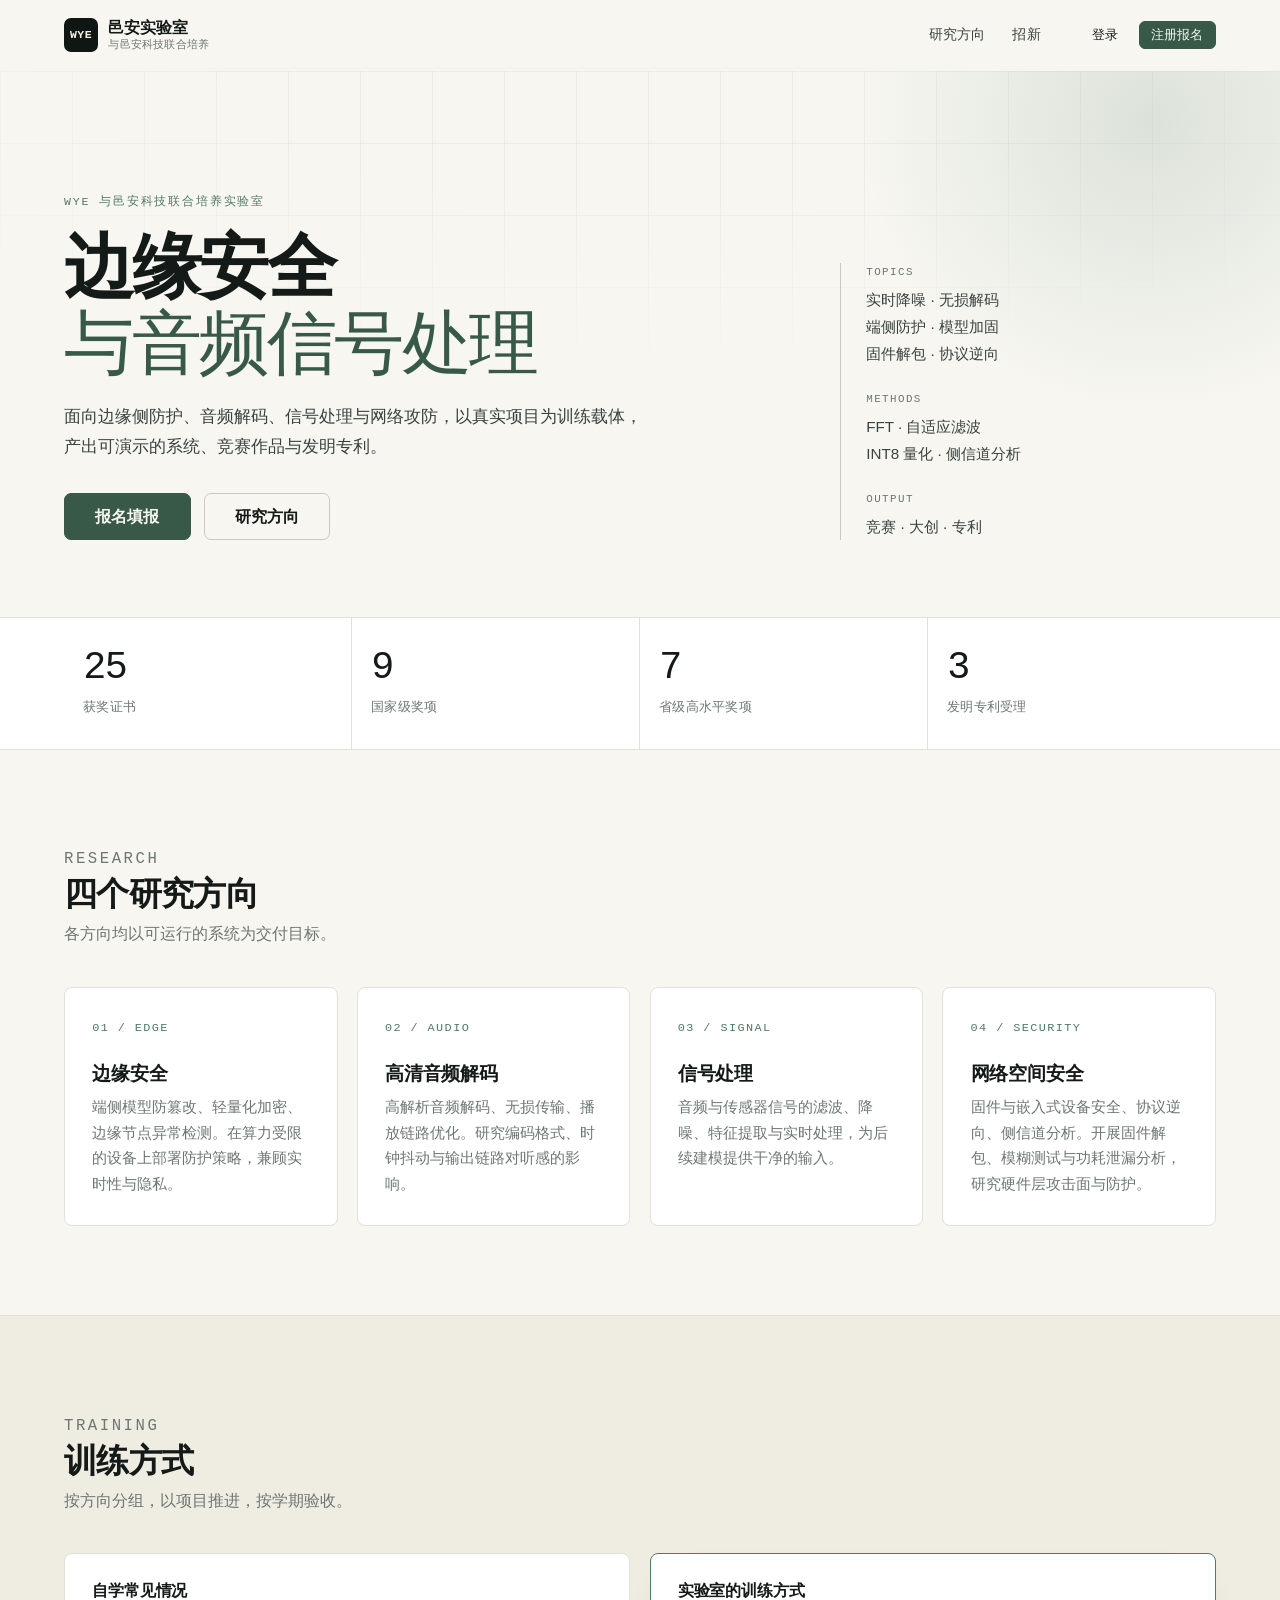
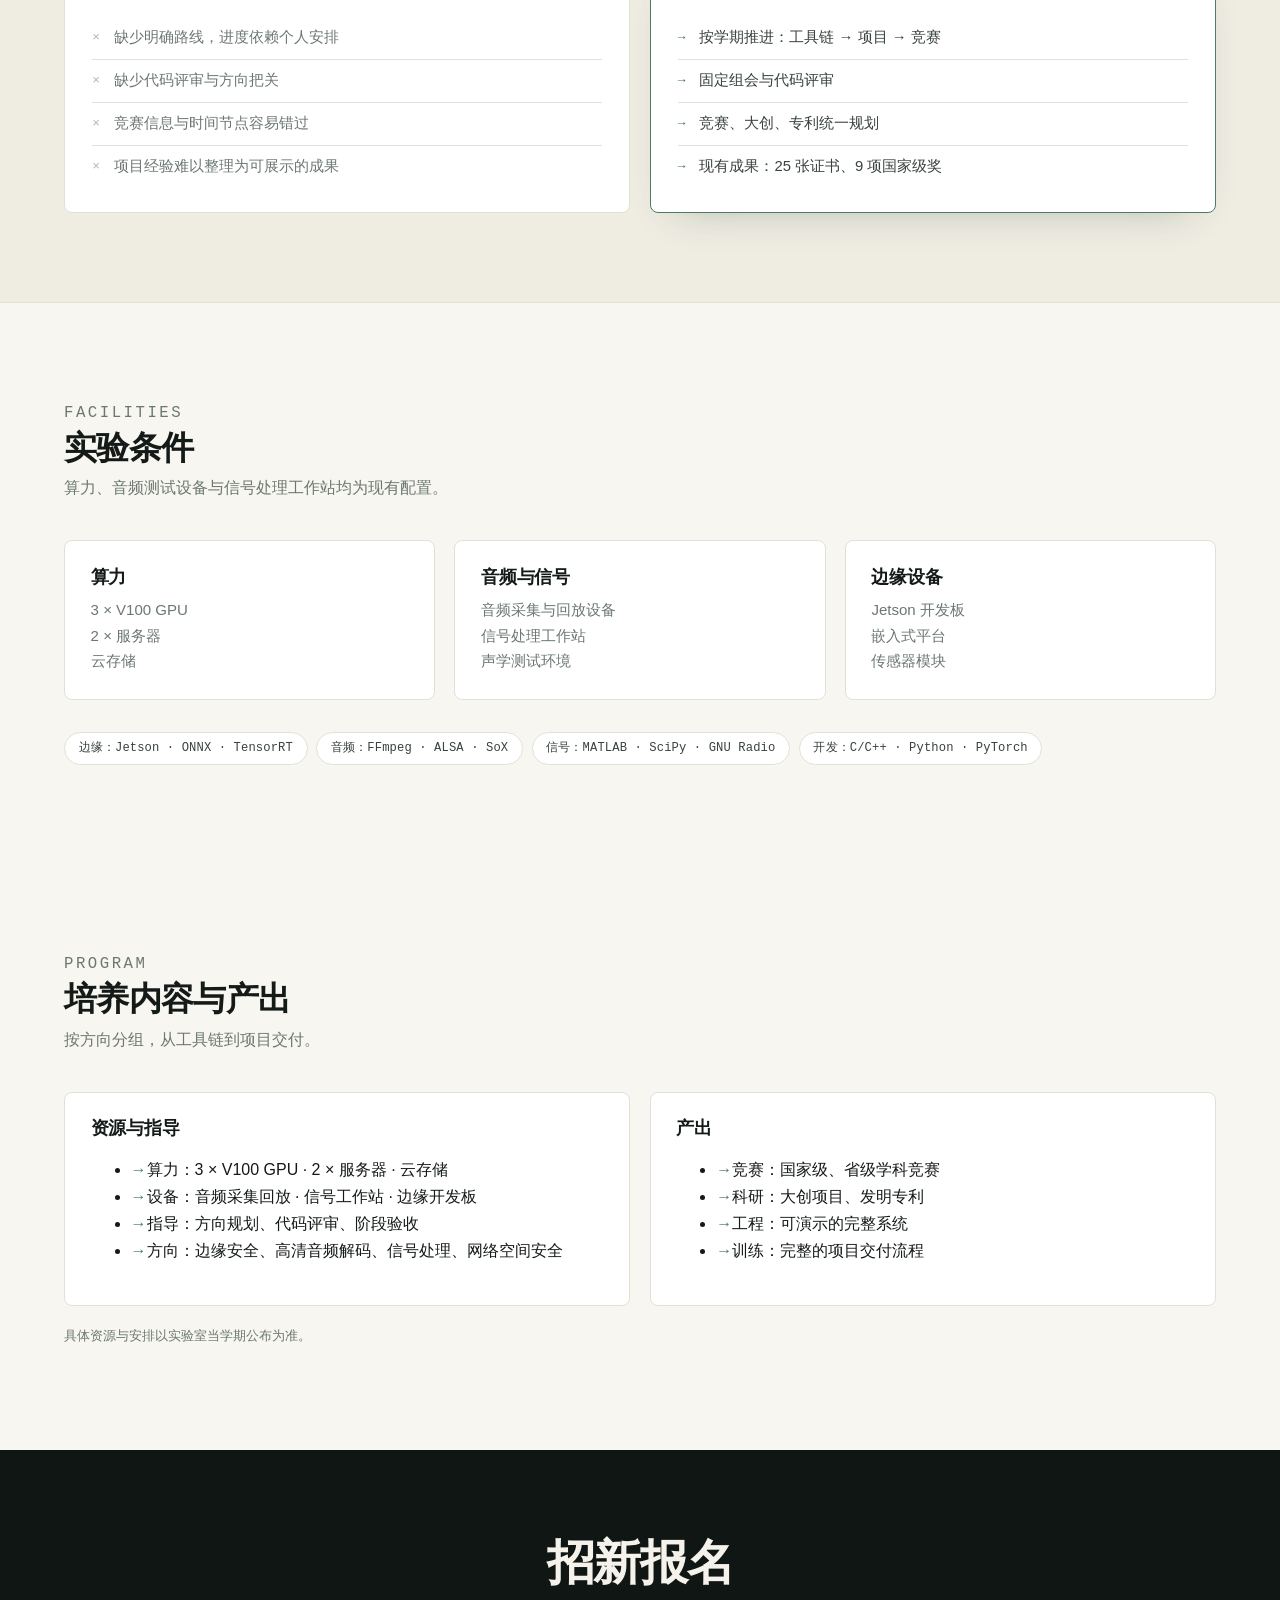
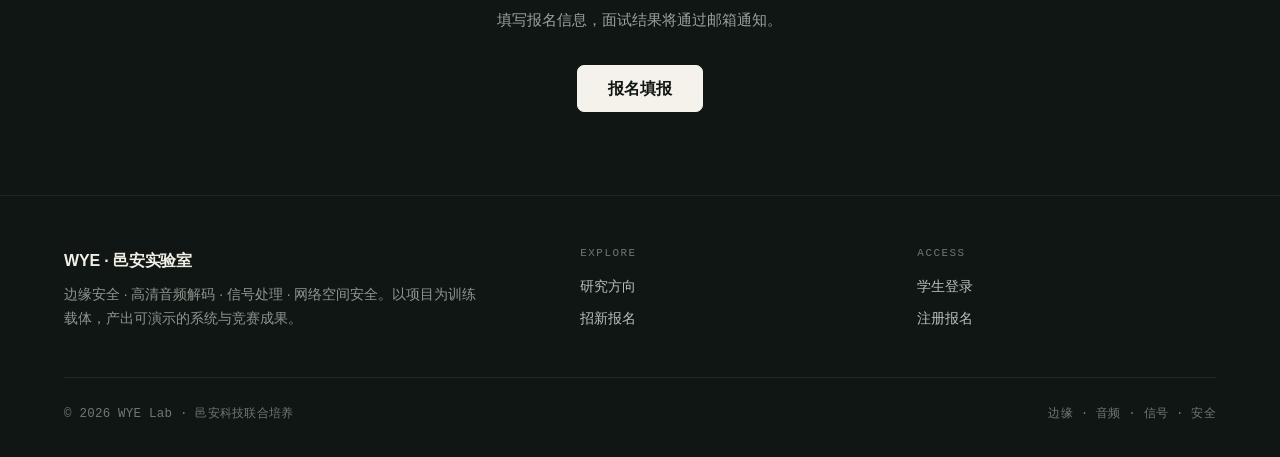
==== commit 18a40909: "Rename edge direction to edge security" ====
--- a/index.html
+++ b/index.html
@@ -3,9 +3,9 @@
 <head>
 <meta charset="utf-8">
 <meta name="viewport" content="width=device-width, initial-scale=1">
-<meta name="description" content="WYE 与邑安科技联合培养实验室官网：边缘计算 · 高清音频解码 · 信号处理 · 网络空间安全，成果展示与招新报名。">
+<meta name="description" content="WYE 与邑安科技联合培养实验室官网：边缘安全 · 高清音频解码 · 信号处理 · 网络空间安全，成果展示与招新报名。">
 <meta name="theme-color" content="#f7f6f1">
-<title>WYE · 邑安实验室 — 边缘计算 · 音频 · 信号 · 网络安全</title>
+<title>WYE · 邑安实验室 — 边缘安全 · 音频 · 信号 · 网络安全</title>
 <link rel="stylesheet" href="/static/css/style.css">
 </head>
 <body>
@@ -44,9 +44,9 @@
     <div class="hero-grid">
       <div>
         <p class="hero-kicker">WYE 与邑安科技联合培养实验室</p>
-        <h1>边缘计算<br><em>与音频信号处理</em></h1>
+        <h1>边缘安全<br><em>与音频信号处理</em></h1>
         <p class="hero-sub">
-          面向端侧部署、音频解码、信号处理与嵌入式安全，以真实项目为训练载体，
+          面向边缘侧防护、音频解码、信号处理与网络攻防，以真实项目为训练载体，
           产出可演示的系统、竞赛作品与发明专利。
         </p>
         <div class="hero-actions">
@@ -57,7 +57,7 @@
       <aside class="hero-aside">
         <div>
           <span class="k">Topics</span>
-          <span class="v">实时降噪 · 无损解码<br>端侧部署 · 模型压缩<br>固件解包 · 协议逆向</span>
+          <span class="v">实时降噪 · 无损解码<br>端侧防护 · 模型加固<br>固件解包 · 协议逆向</span>
         </div>
         <div>
           <span class="k">Methods</span>
@@ -95,8 +95,8 @@
     <div class="grid-4">
       <article class="dir-card reveal">
         <span class="num">01 / EDGE</span>
-        <h3>边缘计算</h3>
-        <p>端侧推理、模型压缩与部署、软硬协同优化。面向低延迟、低功耗场景，将模型落实到嵌入式与边缘设备。</p>
+        <h3>边缘安全</h3>
+        <p>端侧模型防篡改、轻量化加密、边缘节点异常检测。在算力受限的设备上部署防护策略，兼顾实时性与隐私。</p>
       </article>
       <article class="dir-card reveal">
         <span class="num">02 / AUDIO</span>
@@ -200,7 +200,7 @@
           <li>算力：3 × V100 GPU · 2 × 服务器 · 云存储</li>
           <li>设备：音频采集回放 · 信号工作站 · 边缘开发板</li>
           <li>指导：方向规划、代码评审、阶段验收</li>
-          <li>方向：边缘计算、高清音频解码、信号处理、网络空间安全</li>
+          <li>方向：边缘安全、高清音频解码、信号处理、网络空间安全</li>
         </ul>
       </div>
       <div class="card reveal">
@@ -237,7 +237,7 @@
     <div class="footer-grid">
       <div>
         <p class="footer-brand">WYE · 邑安实验室</p>
-        <p class="footer-desc">边缘计算 · 高清音频解码 · 信号处理 · 网络空间安全。以项目为训练载体，产出可演示的系统与竞赛成果。</p>
+        <p class="footer-desc">边缘安全 · 高清音频解码 · 信号处理 · 网络空间安全。以项目为训练载体，产出可演示的系统与竞赛成果。</p>
       </div>
       <div class="footer-col">
         <h4>Explore</h4>
@@ -255,7 +255,7 @@
     </div>
     <div class="footer-bottom">
       <span>© 2026 WYE Lab · 邑安科技联合培养</span>
-      <span>边缘计算 · 音频 · 信号 · 安全</span>
+      <span>边缘 · 音频 · 信号 · 安全</span>
     </div>
   </div>
 </footer>
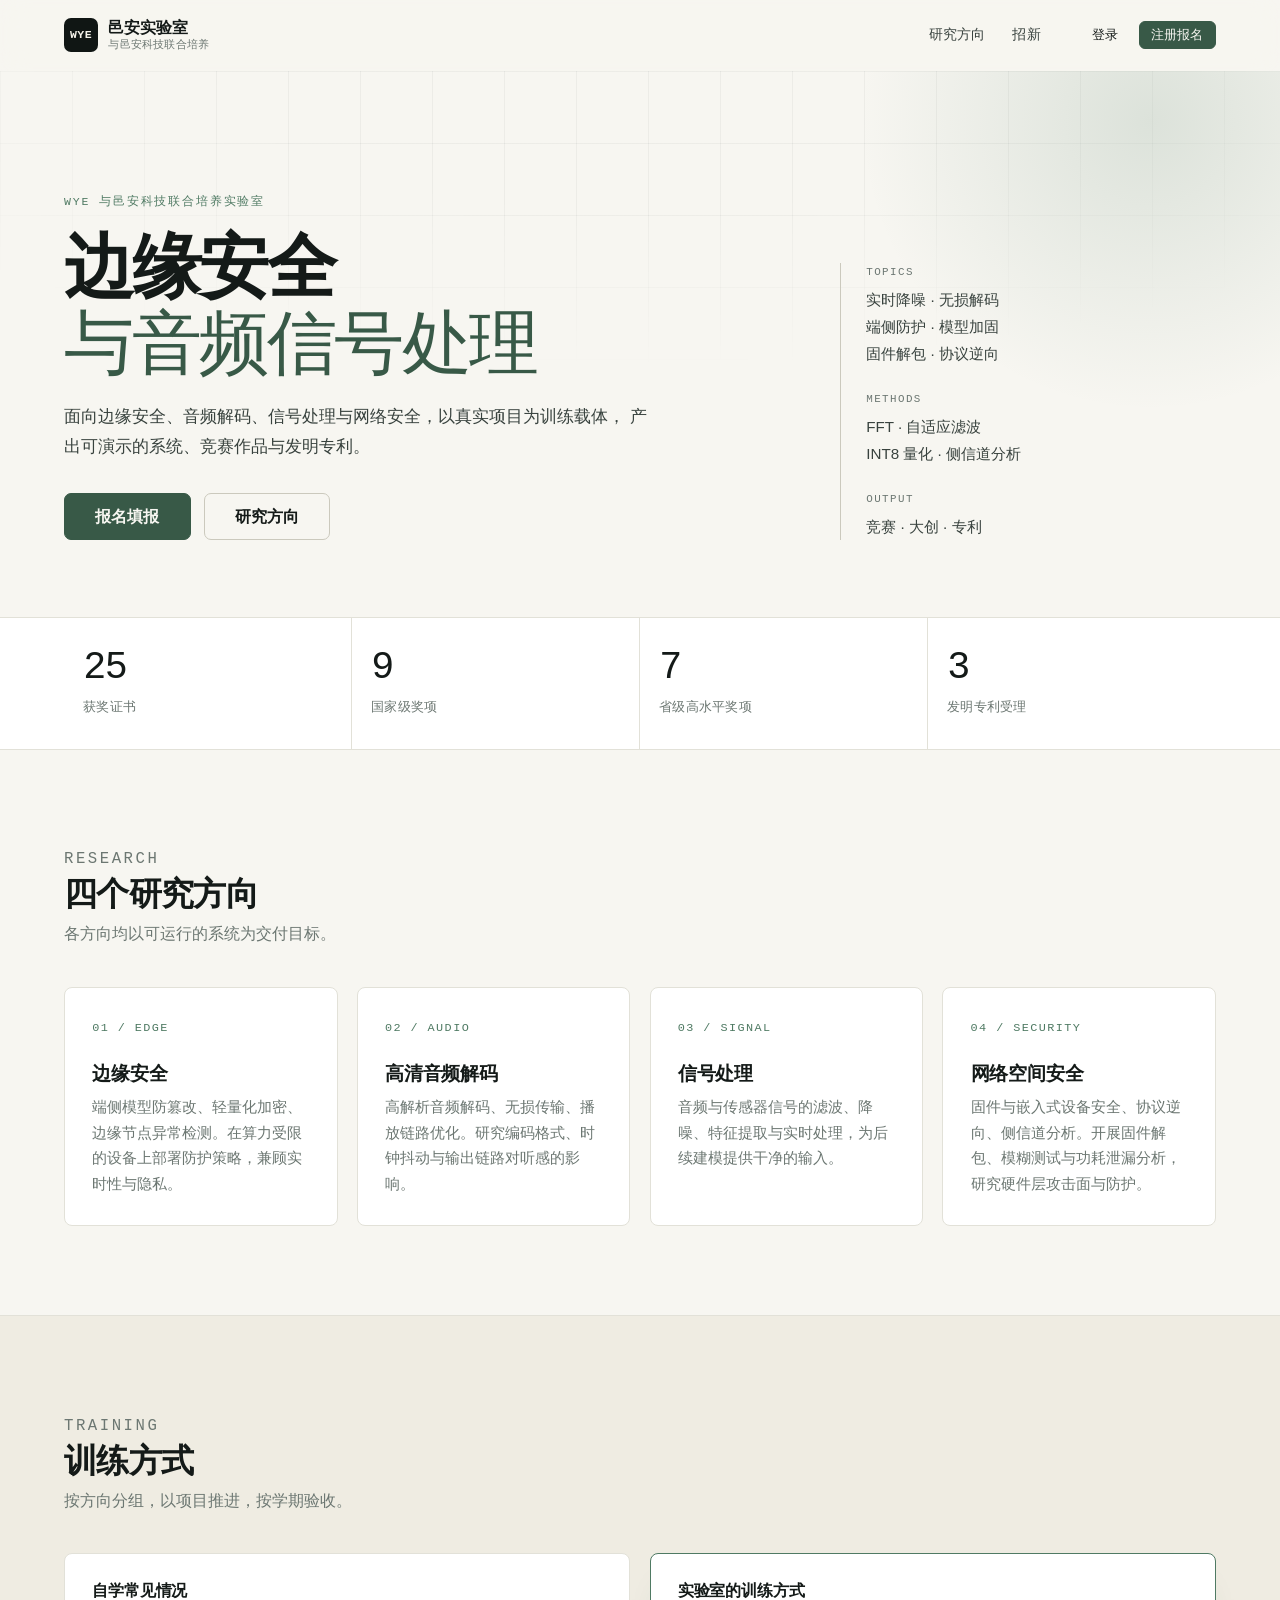
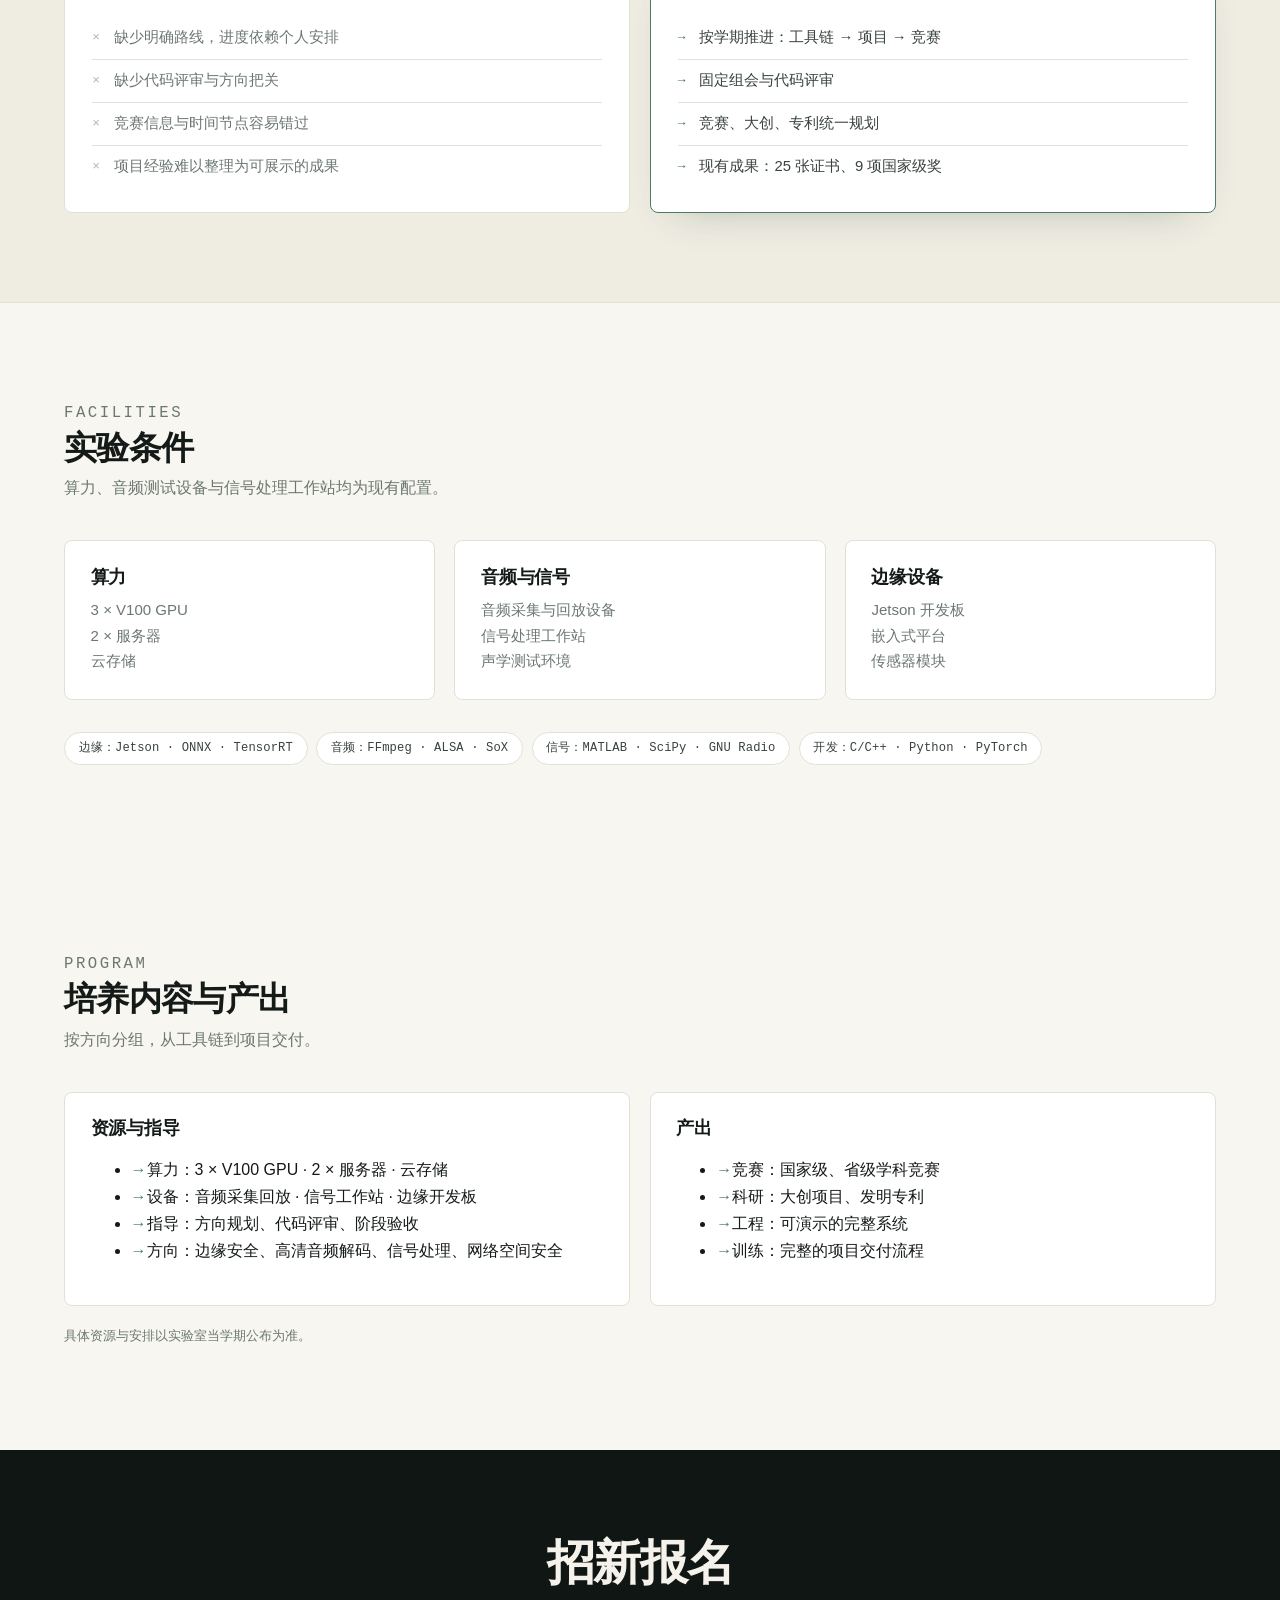
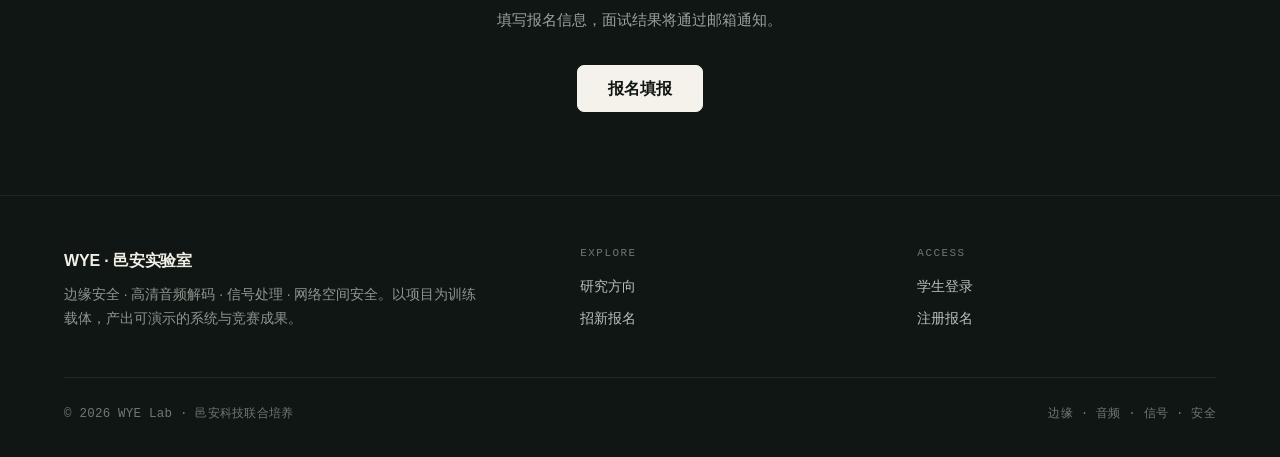
==== commit 548bbb97: "Refine hero subheading wording" ====
--- a/index.html
+++ b/index.html
@@ -46,7 +46,7 @@
         <p class="hero-kicker">WYE 与邑安科技联合培养实验室</p>
         <h1>边缘安全<br><em>与音频信号处理</em></h1>
         <p class="hero-sub">
-          面向边缘侧防护、音频解码、信号处理与网络攻防，以真实项目为训练载体，
+          面向边缘安全、音频解码、信号处理与网络安全，以真实项目为训练载体，
           产出可演示的系统、竞赛作品与发明专利。
         </p>
         <div class="hero-actions">
